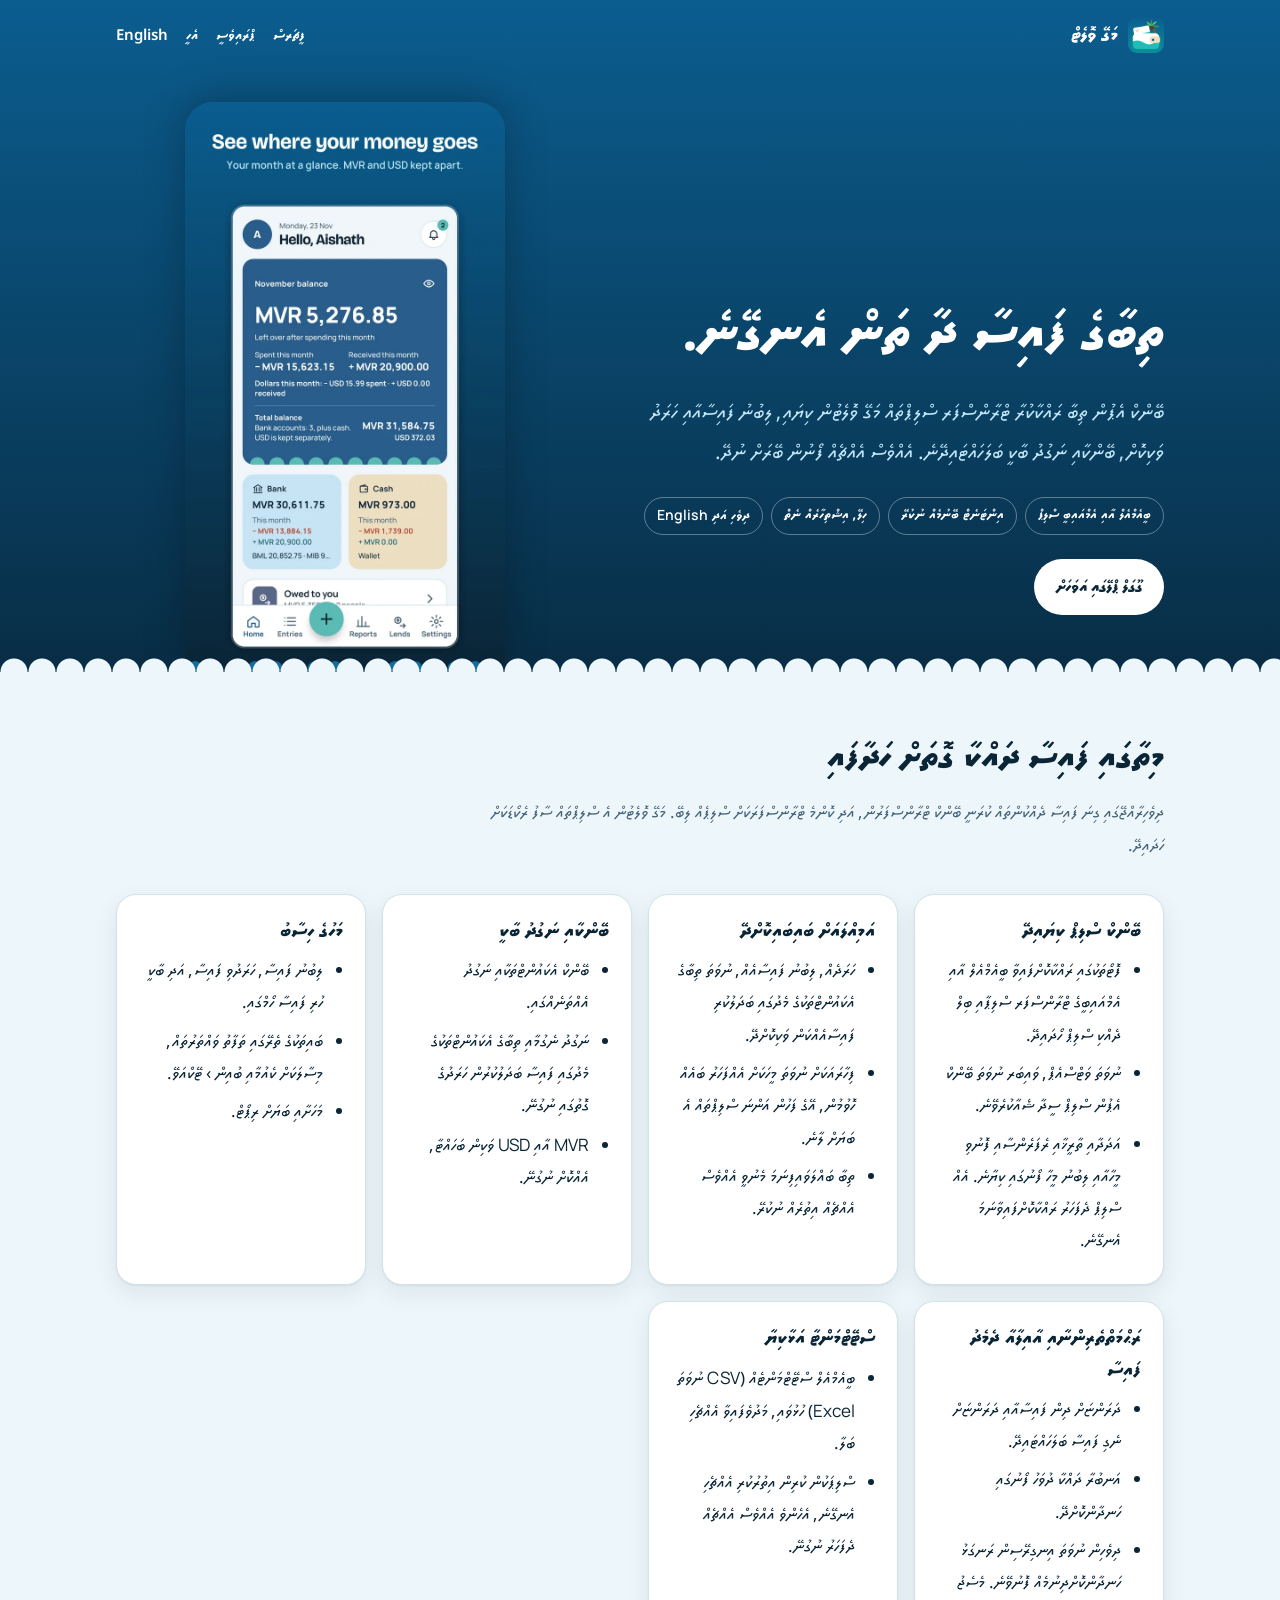
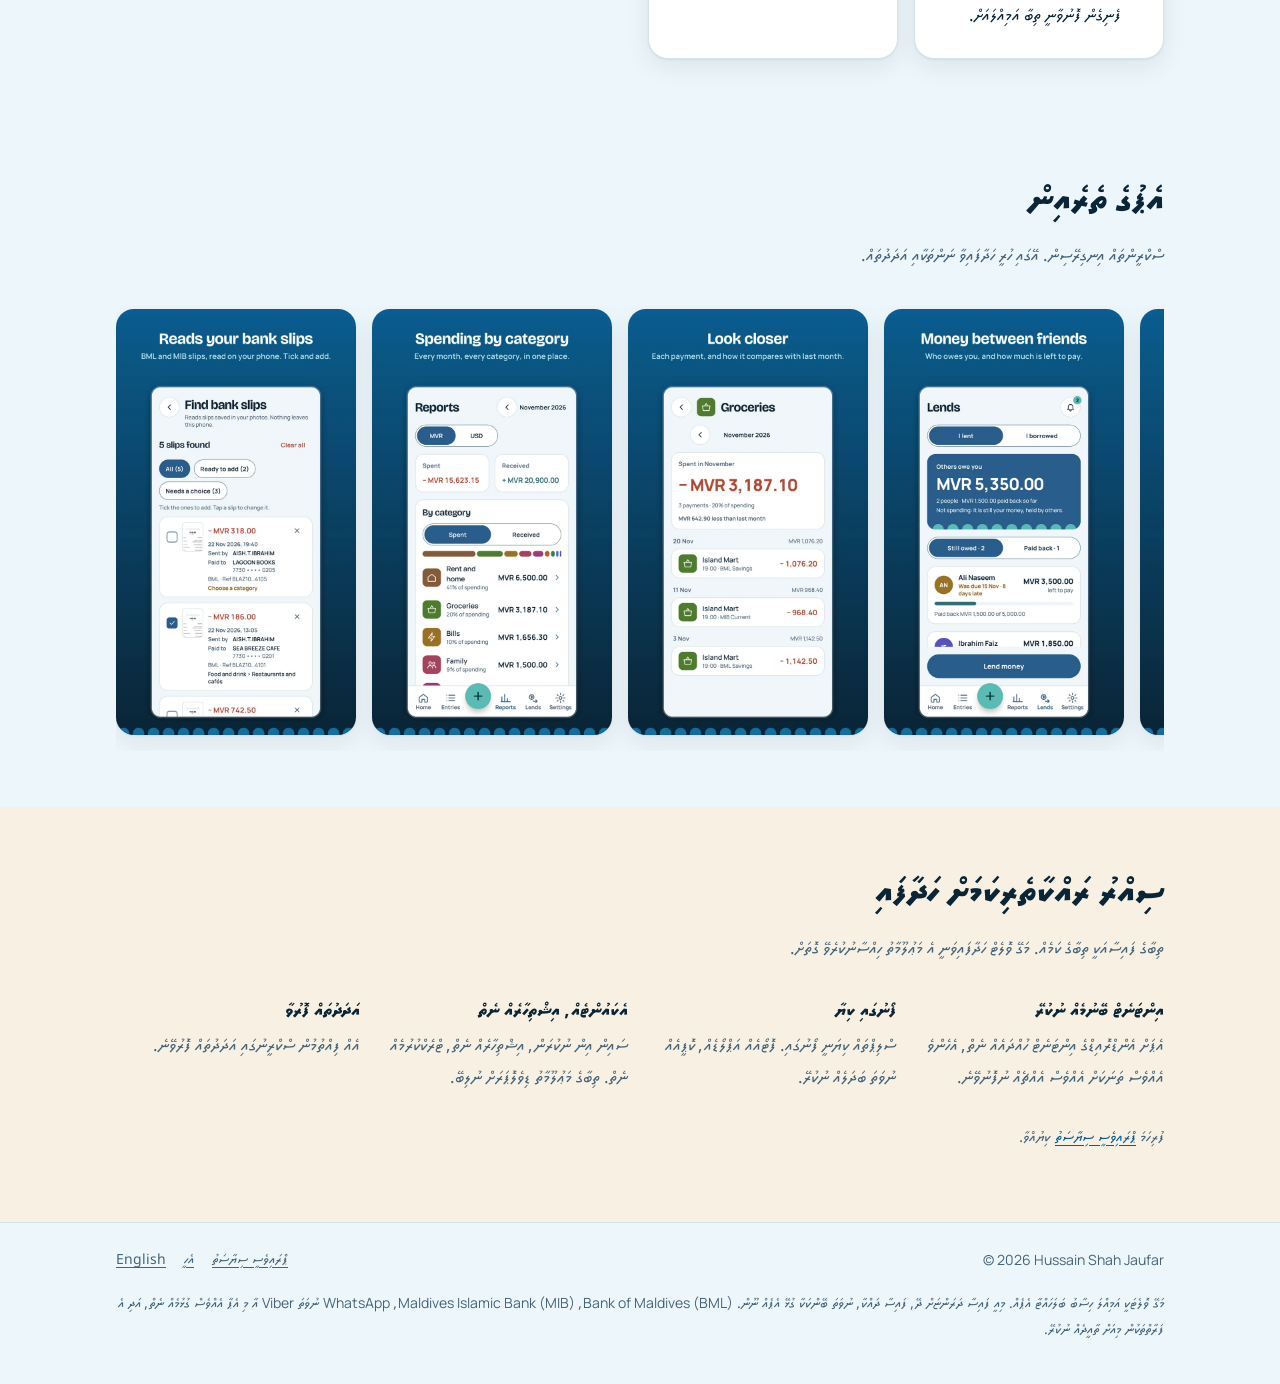
==== dv/index.html @ f0f6d5c7 "Mageywallet website: home, privacy policy and support in English and Dhivehi Co-Authored-By: Claude " ====
<!doctype html>
<html lang="dv" dir="rtl">
<head>
<meta charset="utf-8">
<meta name="viewport" content="width=device-width, initial-scale=1">
<title>މަގޭ ވޮލެޓް: ދިވެހިރާއްޖެއަށް ހަދާފައިވާ ހަރަދު ބަލަހައްޓާ އެޕް</title>
<meta name="description" content="މަގޭ ވޮލެޓުން ބީއެމްއެލް އާއި އެމްއައިބީ ސްލިޕްތައް ކިޔައި، ލިބުނު ފައިސާއާއި ހަރަދު ވަކިކޮށް، ހުރިހާ އެއްޗެއް ފޯނުގައި ބަހައްޓައިދޭ. އިންޓަނެޓެއް، އެކައުންޓެއް، އިޝްތިހާރެއް ނެތް.">
<meta name="theme-color" content="#0b5d8f">
<link rel="canonical" href="https://shahjaufar.github.io/mageywallet-site/dv/">
<link rel="alternate" hreflang="en" href="https://shahjaufar.github.io/mageywallet-site/">
<link rel="alternate" hreflang="dv" href="https://shahjaufar.github.io/mageywallet-site/dv/">
<meta property="og:type" content="website">
<meta property="og:title" content="މަގޭ ވޮލެޓް">
<meta property="og:description" content="ބީއެމްއެލް އާއި އެމްއައިބީ ސްލިޕް ކިޔައި، ހުރިހާ އެއްޗެއް ފޯނުގައި ބަހައްޓައިދޭ.">
<meta property="og:image" content="https://shahjaufar.github.io/mageywallet-site/assets/og-image.png">
<meta property="og:url" content="https://shahjaufar.github.io/mageywallet-site/dv/">
<meta name="twitter:card" content="summary_large_image">
<link rel="icon" type="image/png" sizes="32x32" href="../assets/favicon-32.png">
<link rel="icon" type="image/png" sizes="192x192" href="../assets/icon-192.png">
<link rel="apple-touch-icon" href="../assets/apple-touch-icon.png">
<link rel="preconnect" href="https://fonts.googleapis.com">
<link rel="preconnect" href="https://fonts.gstatic.com" crossorigin>
<link rel="stylesheet" href="https://fonts.googleapis.com/css2?family=Bricolage+Grotesque:wght@700&family=Manrope:wght@400;600;700&family=Noto+Sans+Thaana:wght@400;700&display=swap">
<link rel="stylesheet" href="../assets/style.css">
</head>
<body class="on-hero">
<a class="skip" href="#main">ސީދާ ތެރެއަށް</a>

<div class="hero">
  <header class="site-header">
    <div class="wrap">
      <a class="brand" href="./"><img src="../assets/icon-192.png" alt="" width="36" height="36">މަގޭ ވޮލެޓް</a>
      <nav class="site-nav" aria-label="މައި">
        <a href="#features">ފީޗަރސް</a>
        <a href="privacy.html">ޕްރައިވެސީ</a>
        <a href="support.html">އެހީ</a>
        <a href="../" hreflang="en" lang="en" dir="ltr">English</a>
      </nav>
    </div>
  </header>

  <div class="wrap hero-grid">
    <div class="hero-copy">
      <h1>ތިބާގެ ފައިސާ ދާ ތަން އެނގޭނެ.</h1>
      <p class="lede">ބޭންކް އެޕުން ތިބާ ރައްކާކުރާ ޓްރާންސްފަރ ސްލިޕްތައް މަގޭ ވޮލެޓުން ކިޔައި، ލިބުނު ފައިސާއާއި ހަރަދު ވަކިކޮށް، ބޭންކާއި ނަގުދު ބާކީ ބަލަހައްޓައިދޭނެ. އެއްވެސް އެއްޗެއް ފޯނުން ބޭރަށް ނުދޭ.</p>
      <ul class="badges">
        <li>ބީއެމްއެލް އާއި އެމްއައިބީ ސްލިޕް</li>
        <li>އިންޓަނެޓް ބޭނުމެއް ނުކުރޭ</li>
        <li>ހިލޭ، އިޝްތިހާރެއް ނެތް</li>
        <li>ދިވެހި އަދި <span lang="en" class="ltr">English</span></li>
      </ul>
      <span class="cta soon">ގޫގަލް ޕްލޭގައި އަވަހަށް</span>
    </div>
    <div class="hero-shot">
      <img src="../assets/screens/phone-01-home.webp" alt="މަގޭ ވޮލެޓުގެ ހޯމް ސްކްރީން: މި މަހު ލިބުނު ފައިސާ، ހަރަދު އަދި ބާކީ" width="720" height="1280">
    </div>
  </div>
  <div class="crest" aria-hidden="true"></div>
</div>

<main id="main">
  <section id="features">
    <div class="wrap">
      <h2 class="section-title">މިތާގައި ފައިސާ ދައްކާ ގޮތަށް ހަދާފައި</h2>
      <p class="section-lede">ދިވެހިރާއްޖޭގައި ގިނަ ފައިސާ ދެއްކުންތައް ކުރަނީ ބޭންކް ޓްރާންސްފަރުން، އަދި ކޮންމެ ޓްރާންސްފަރަކަށް ސްލިޕެއް ލިބޭ. މަގޭ ވޮލެޓުން އެ ސްލިޕްތައް ސާފު ރެކޯޑަކަށް ހަދައިދޭ.</p>

      <div class="features">
        <article class="card">
          <h3>ބޭންކް ސްލިޕް ކިޔައިދޭ</h3>
          <ul>
            <li>ފޮޓޯތަކުގައި ރައްކާކޮށްފައިވާ ބީއެމްއެލް އާއި އެމްއައިބީގެ ޓްރާންސްފަރ ސްލިޕާއި ބިލް ދެއްކި ސްލިޕް ހޯދައިދޭ.</li>
            <li>ނުވަތަ ވަޓްސްއެޕް، ވައިބަރ ނުވަތަ ބޭންކް އެޕުން ސްލިޕް ސީދާ ޝެއާކުރެވޭނެ.</li>
            <li>އަދަދާއި ތާރީޚާއި ރެފަރެންސާއި ފޮނުވި މީހާއާއި ލިބުނު މީހާ ފޯނުގައި ކިޔާނެ. އެއް ސްލިޕް ދެފަހަރު ރައްކާކޮށްފައިވާނަމަ އެނގޭނެ.</li>
          </ul>
        </article>
        <article class="card">
          <h3>އަމިއްލައަށް ބައިބައިކޮށްދޭ</h3>
          <ul>
            <li>ހަރަދެއް، ލިބުނު ފައިސާއެއް، ނުވަތަ ތިބާގެ އެކައުންޓްތަކުގެ މެދުގައި ބަދަލުކުރި ފައިސާއެއްކަން ވަކިކޮށްދޭ.</li>
            <li>ފިހާރައަކަށް ނުވަތަ މީހަކަށް އެއްފަހަރު ބައެއް ހޮވުމުން، އޭގެ ފަހުން އަންނަ ސްލިޕްތައް އެ ބަޔަށް ލާނެ.</li>
            <li>ތިބާ ބައްލަވައިފިނަމަ މެނުވީ އެއްވެސް އެއްޗެއް އިތުރެއް ނުކުރޭ.</li>
          </ul>
        </article>
        <article class="card">
          <h3>ބޭންކާއި ނަގުދު ބާކީ</h3>
          <ul>
            <li>ބޭންކް އެކައުންޓްތަކާއި ނަގުދު އެއްތަނެއްގައި.</li>
            <li>ނަގުދު ނެގުމާއި ތިބާގެ އެކައުންޓްތަކުގެ މެދުގައި ފައިސާ ބަދަލުކުރުން ހަރަދުގެ ގޮތުގައި ނުގުނޭ.</li>
            <li><span class="ltr">MVR</span> އާއި <span class="ltr">USD</span> ވަކިން ބަހައްޓާ، އެއްކޮށް ނުގުނޭ.</li>
          </ul>
        </article>
        <article class="card">
          <h3>މަހުގެ ހިސާބު</h3>
          <ul>
            <li>ލިބުނު ފައިސާ، ހަރަދުވި ފައިސާ، އަދި ބާކީ ހުރި ފައިސާ ހޯމްގައި.</li>
            <li>ބައިތަކުގެ ތެރޭގައި ތަފާތު ވައްތަރުތައް، މިސާލަކަށް ކެއުމާއި ބުއިން › ޓޭކްއަވޭ.</li>
            <li>މަހަށާއި ބަޔަށް ރިޕޯޓް.</li>
          </ul>
        </article>
        <article class="card">
          <h3>ރަޙްމަތްތެރިންނާއި އާއިލާއާ ދެމެދު ފައިސާ</h3>
          <ul>
            <li>ދަރަންޏަށް ދިން ފައިސާއާއި ދަރަންޏަށް ނެގި ފައިސާ ބަލަހައްޓައިދޭ.</li>
            <li>އަނބުރާ ދައްކާ ދުވަހު ފޯނުގައި ހަނދާންކޮށްދޭ.</li>
            <li>ދިވެހިން ނުވަތަ އިނގިރޭސިން ރަނގަޅު ހަނދާންކޮށްދިނުމެއް ފޮނުވޭނެ. މެސެޖު ފެނިގެން ފޮނުވާނީ ތިބާ އަމިއްލައަށް.</li>
          </ul>
        </article>
        <article class="card">
          <h3>ސްޓޭޓްމަންޓާ އަޅާކިޔާ</h3>
          <ul>
            <li>ބީއެމްއެލް ސްޓޭޓްމަންޓެއް (<span class="ltr">CSV</span> ނުވަތަ <span class="ltr">Excel</span>) ހުޅުވައި، މަދުވެފައިވާ އެއްޗެހި ބަލާ.</li>
            <li>ސްލިޕަކުން ކުރިން އިތުރުކުރި އެއްޗެހި އެނގޭނެ، އެހެންވެ އެއްވެސް އެއްޗެއް ދެފަހަރު ނުގުނޭ.</li>
          </ul>
        </article>
      </div>
    </div>
  </section>

  <section aria-labelledby="screens-title">
    <div class="wrap">
      <h2 class="section-title" id="screens-title">އެޕުގެ ތެރެއިން</h2>
      <p class="section-lede">ސްކްރީންތައް އިނގިރޭސިން. އޭގައި ހުރީ ހަދާފައިވާ ނަންތަކާއި އަދަދުތައް.</p>
      <div class="screens" tabindex="0" aria-label="އެޕުގެ ސްކްރީންތައް، ކައިރިއަށް ސްކްރޯލްކުރޭ" dir="ltr">
        <figure><img src="../assets/screens/phone-02-slips.webp" alt="ބޭންކް ސްލިޕް ހޯދާ: ފޮޓޯތަކުން ފެނުނު ސްލިޕް" width="720" height="1280" loading="lazy"></figure>
        <figure><img src="../assets/screens/phone-03-reports.webp" alt="މަހަށާއި ބަޔަށް ރިޕޯޓް" width="720" height="1280" loading="lazy"></figure>
        <figure><img src="../assets/screens/phone-04-category.webp" alt="ބައެއް އަދި އޭގެ ވައްތަރުތައް" width="720" height="1280" loading="lazy"></figure>
        <figure><img src="../assets/screens/phone-05-lends.webp" alt="ދަރަންޏަށް ދިން އަދި ނެގި ފައިސާ" width="720" height="1280" loading="lazy"></figure>
        <figure><img src="../assets/screens/phone-06-person.webp" alt="މީހެއްގެ ބާކީ، އަނބުރާ ދައްކާ ތާރީޚާއި ހަނދާންކޮށްދިނުން" width="720" height="1280" loading="lazy"></figure>
        <figure><img src="../assets/screens/phone-07-entries.webp" alt="އެންޓްރީތައް، ހޯދުމާއި ފިލްޓަރ" width="720" height="1280" loading="lazy"></figure>
        <figure><img src="../assets/screens/phone-08-home-night.webp" alt="ރޭގަނޑު ތީމްގައި ހޯމް ސްކްރީން" width="720" height="1280" loading="lazy"></figure>
      </div>
    </div>
  </section>

  <section class="private" aria-labelledby="private-title">
    <div class="wrap">
      <h2 class="section-title" id="private-title">ސިއްރު ރައްކާތެރިކަމަށް ހަދާފައި</h2>
      <p class="section-lede">ތިބާގެ ފައިސާއަކީ ތިބާގެ ކަމެއް. މަގޭ ވޮލެޓް ހަދާފައިވަނީ އެ މަޢުލޫމާތު ހިއްސާނުކުރެވޭ ގޮތަށް.</p>
      <div class="private-grid">
        <div>
          <h3>އިންޓަނެޓް ބޭނުމެއް ނުކުރޭ</h3>
          <p>އެޕަށް އެންޑްރޮއިޑްގެ އިންޓަނެޓް ހުއްދައެއް ނެތް، އެހެންވެ އެއްވެސް ތަނަކަށް އެއްވެސް އެއްޗެއް ނުފޮނުވޭނެ.</p>
        </div>
        <div>
          <h3>ފޯނުގައި ކިޔާ</h3>
          <p>ސްލިޕްތައް ކިޔަނީ ފޯނުގައި. ފޮޓޯއެއް އަޕްލޯޑެއް، ކޮޕީއެއް ނުވަތަ ބަދަލެއް ނުކުރޭ.</p>
        </div>
        <div>
          <h3>އެކައުންޓެއް، އިޝްތިހާރެއް ނެތް</h3>
          <p>ސައިން އިން ނުކުރަން، އިޝްތިހާރެއް ނެތް، ޓްރެކްކުރުމެއް ނެތް. ތިބާގެ މަޢުލޫމާތު ޑިވެލޮޕަރަށް ނުލިބޭ.</p>
        </div>
        <div>
          <h3>އަދަދުތައް ފޮރުވާ</h3>
          <p>އެއް ފިއްތުމުން ސްކްރީނުގައި އަދަދުތައް ފޮރުވޭނެ.</p>
        </div>
      </div>
      <p class="note" style="margin-top:28px">ފުރިހަމަ <a href="privacy.html">ޕްރައިވެސީ ސިޔާސަތު</a> ކިޔުއްވާ.</p>
    </div>
  </section>
</main>

<footer class="site-footer">
  <div class="wrap">
    <span class="ltr">© 2026 Hussain Shah Jaufar</span>
    <nav aria-label="ފޫޓަރ">
      <a href="privacy.html">ޕްރައިވެސީ ސިޔާސަތު</a>
      <a href="support.html">އެހީ</a>
      <a href="../" hreflang="en" lang="en" dir="ltr">English</a>
    </nav>
    <p style="flex-basis:100%;margin:8px 0 0">މަގޭ ވޮލެޓަކީ އަމިއްލަ ހިސާބު ބަލަހައްޓާ އެޕެއް. މިއީ ފައިސާ ދަރަންޏަށް ދޭ، ފައިސާ ދައްކާ، ނުވަތަ ބޭންކަކާ ގުޅޭ އެޕެއް ނޫން. <span class="ltr">Bank of Maldives (BML)</span>، <span class="ltr">Maldives Islamic Bank (MIB)</span>، <span class="ltr">WhatsApp</span> ނުވަތަ <span class="ltr">Viber</span> އާ މި އެޕާ އެއްވެސް ގުޅުމެއް ނެތް، އަދި އެ ފަރާތްތަކުން މިއަށް ތާއީދެއް ނުކުރޭ.</p>
  </div>
</footer>
</body>
</html>
---- assets/style.css ----
/* Mageywallet site. Colours and type follow the app's Vilu theme (sea, sky, sand). */

:root {
  --sky-bg: #edf6fa;
  --surface: #ffffff;
  --sand-surface: #f7f0e3;
  --hairline: #d3e3eb;
  --ink: #0a2536;
  --ink-muted: #45647a;
  --ocean: #0b5d8f;
  --on-ocean: #ffffff;
  --lagoon: #1fbdb6;
  --sand: #f0dfbe;
  --income: #08717c;
  --expense: #c13d2a;
  --hero-top: #0b5d8f;
  --hero-bottom: #082d45;
  --on-hero: #ffffff;
  --on-hero-muted: #bfe5f7;
  --shadow: 0 1px 2px rgba(10, 37, 54, .06), 0 8px 24px rgba(10, 37, 54, .08);

  --font-display: "Bricolage Grotesque", system-ui, sans-serif;
  --font-body: "Manrope", system-ui, -apple-system, "Segoe UI", Roboto, sans-serif;
  --font-thaana: "Noto Sans Thaana", "MV Faseyha", "Faruma", sans-serif;

  color-scheme: light;
}

@media (prefers-color-scheme: dark) {
  :root {
    --sky-bg: #06141d;
    --surface: #0c2130;
    --sand-surface: #13293a;
    --hairline: #21445a;
    --ink: #e4f2f8;
    --ink-muted: #9dbccb;
    --ocean: #6cc4f0;
    --on-ocean: #04202f;
    --lagoon: #3fd8cf;
    --sand: #4a3d27;
    --income: #55d6dc;
    --expense: #ff9280;
    --hero-top: #123e5a;
    --hero-bottom: #06141d;
    --on-hero: #e4f2f8;
    --on-hero-muted: #9dbccb;
    --shadow: 0 1px 2px rgba(0, 0, 0, .3), 0 8px 24px rgba(0, 0, 0, .35);
    color-scheme: dark;
  }
}

* { box-sizing: border-box; }

html { -webkit-text-size-adjust: 100%; }

body {
  margin: 0;
  background: var(--sky-bg);
  color: var(--ink);
  font: 17px/1.6 var(--font-body);
}

html[lang="dv"] body { font-family: var(--font-thaana), var(--font-body); line-height: 1.9; }

img { max-width: 100%; height: auto; display: block; }

a { color: var(--ocean); text-underline-offset: 3px; }

h1, h2, h3 { font-family: var(--font-display); line-height: 1.2; letter-spacing: -0.01em; margin: 0 0 12px; }
html[lang="dv"] h1, html[lang="dv"] h2, html[lang="dv"] h3 { font-family: var(--font-thaana), var(--font-display); letter-spacing: 0; line-height: 1.6; }

.wrap { max-width: 1080px; margin: 0 auto; padding: 0 16px; }
.narrow { max-width: 720px; }

.skip { position: absolute; width: 1px; height: 1px; overflow: hidden; clip-path: inset(50%); white-space: nowrap; }
.skip:focus { width: auto; height: auto; clip-path: none; inset-inline-start: 16px; top: 16px; background: var(--surface); color: var(--ink); padding: 8px 12px; border-radius: 8px; z-index: 10; }

/* Header */

.site-header { padding: 16px 0; }
.site-header .wrap { display: flex; align-items: center; justify-content: space-between; gap: 16px; flex-wrap: wrap; }
.brand { display: flex; align-items: center; gap: 10px; color: inherit; text-decoration: none; font-family: var(--font-display); font-weight: 700; font-size: 20px; }
html[lang="dv"] .brand { font-family: var(--font-thaana), var(--font-display); }
.brand img { width: 36px; height: 36px; border-radius: 9px; }
.site-nav { display: flex; gap: 6px 18px; flex-wrap: wrap; font-weight: 600; font-size: 15px; }
.site-nav a { color: inherit; text-decoration: none; }
.site-nav a:hover, .site-nav a[aria-current="page"] { color: var(--ocean); text-decoration: underline; }
.lang { font-family: var(--font-thaana), var(--font-body); }

.on-hero .site-header, .on-hero .site-header .brand, .on-hero .site-nav a { color: var(--on-hero); }
.on-hero .site-nav a:hover, .on-hero .site-nav a[aria-current="page"] { color: var(--on-hero); }

/* Hero */

.hero {
  background: linear-gradient(180deg, var(--hero-top), var(--hero-bottom));
  color: var(--on-hero);
  padding-bottom: 0;
  overflow: hidden;
}
.hero-grid { display: grid; grid-template-columns: 1.1fr .9fr; gap: 32px; align-items: end; padding-top: 32px; }
.hero h1 { font-size: clamp(34px, 6vw, 56px); margin-bottom: 16px; }
.hero .lede { font-size: clamp(18px, 2.4vw, 21px); color: var(--on-hero-muted); max-width: 34em; margin: 0 0 24px; }
.hero-copy { padding-bottom: 56px; }
.hero-shot { justify-self: center; width: min(320px, 100%); }
.hero-shot img { border-radius: 28px 28px 0 0; box-shadow: 0 -4px 40px rgba(0, 0, 0, .25); }

.badges { display: flex; flex-wrap: wrap; gap: 8px; margin: 0 0 24px; padding: 0; list-style: none; }
.badges li { border: 1px solid rgba(255, 255, 255, .35); border-radius: 999px; padding: 4px 12px; font-size: 14px; font-weight: 600; }

.cta { display: inline-flex; align-items: center; gap: 10px; background: var(--surface); color: var(--ink); border-radius: 999px; padding: 12px 22px; font-weight: 700; text-decoration: none; }
.cta.soon { cursor: default; }
.cta small { font-weight: 600; color: var(--ink-muted); }

/* Wave-crest motif from the Vilu theme */

.crest {
  height: 28px;
  background: radial-gradient(circle at 14px 28px, var(--sky-bg) 13px, transparent 14px) repeat-x;
  background-size: 28px 28px;
  margin-top: -27px;
  position: relative;
}

/* Sections */

section { padding: 56px 0; }
.section-title { font-size: clamp(26px, 4vw, 36px); }
.section-lede { color: var(--ink-muted); max-width: 40em; margin: 0 0 32px; }

.features { display: grid; grid-template-columns: repeat(auto-fit, minmax(240px, 1fr)); gap: 16px; }
.card { background: var(--surface); border: 1px solid var(--hairline); border-radius: 20px; padding: 20px 22px; box-shadow: var(--shadow); }
.card h3 { font-size: 20px; margin-bottom: 8px; }
.card ul { margin: 0; padding-inline-start: 20px; }
.card li { margin: 0 0 6px; }
.card .dot { display: inline-block; width: 12px; height: 12px; border-radius: 50%; margin-inline-end: 8px; vertical-align: baseline; }

.screens { display: grid; grid-auto-flow: column; grid-auto-columns: min(240px, 70%); gap: 16px; overflow-x: auto; padding: 4px 4px 16px; scroll-snap-type: x mandatory; overscroll-behavior-x: contain; }
.screens figure { margin: 0; scroll-snap-align: start; }
.screens img { border-radius: 18px; box-shadow: var(--shadow); }

.private { background: var(--sand-surface); }
.private-grid { display: grid; grid-template-columns: repeat(auto-fit, minmax(200px, 1fr)); gap: 24px; }
.private-grid h3 { font-size: 18px; margin-bottom: 4px; }
.private-grid p { margin: 0; color: var(--ink-muted); }

.note { color: var(--ink-muted); font-size: 15px; }

/* Text pages (privacy, support) */

.page { padding: 32px 0 64px; }
.page h1 { font-size: clamp(30px, 5vw, 40px); margin-bottom: 4px; }
.page h2 { font-size: 21px; margin: 36px 0 8px; }
.page p, .page li { margin: 0 0 10px; }
.page ul { padding-inline-start: 22px; }
.meta { color: var(--ink-muted); margin-bottom: 24px; }
.summary { background: var(--surface); border: 1px solid var(--hairline); border-radius: 16px; padding: 16px 20px; }
.summary ul { margin: 0; }
.table-scroll { overflow-x: auto; }
table { width: 100%; border-collapse: collapse; margin: 8px 0 12px; }
th, td { text-align: start; vertical-align: top; padding: 8px 10px; border-bottom: 1px solid var(--hairline); }
th { color: var(--ink-muted); font-weight: 600; }

details { background: var(--surface); border: 1px solid var(--hairline); border-radius: 14px; padding: 4px 18px; margin: 0 0 10px; }
details[open] { padding-bottom: 12px; }
summary { cursor: pointer; font-weight: 700; padding: 10px 0; }
details p:last-child { margin-bottom: 0; }

.contact-box { background: var(--surface); border: 1px solid var(--hairline); border-radius: 16px; padding: 18px 22px; margin: 16px 0 24px; }
.contact-box a { font-weight: 700; font-size: 18px; word-break: break-all; }

/* Footer */

.site-footer { border-top: 1px solid var(--hairline); padding: 24px 0 40px; color: var(--ink-muted); font-size: 14px; }
.site-footer .wrap { display: flex; flex-wrap: wrap; gap: 8px 24px; justify-content: space-between; }
.site-footer nav { display: flex; flex-wrap: wrap; gap: 6px 18px; }
.site-footer a { color: inherit; }

/* Latin text inside Dhivehi pages: amounts, bank names, email */
.ltr { direction: ltr; unicode-bidi: isolate; font-family: var(--font-body); }

@media (max-width: 760px) {
  .hero-grid { grid-template-columns: 1fr; gap: 8px; padding-top: 16px; }
  .hero-copy { padding-bottom: 24px; }
  .hero-shot { width: min(260px, 80%); }
  section { padding: 40px 0; }
}

@media (prefers-reduced-motion: no-preference) {
  html { scroll-behavior: smooth; }
}
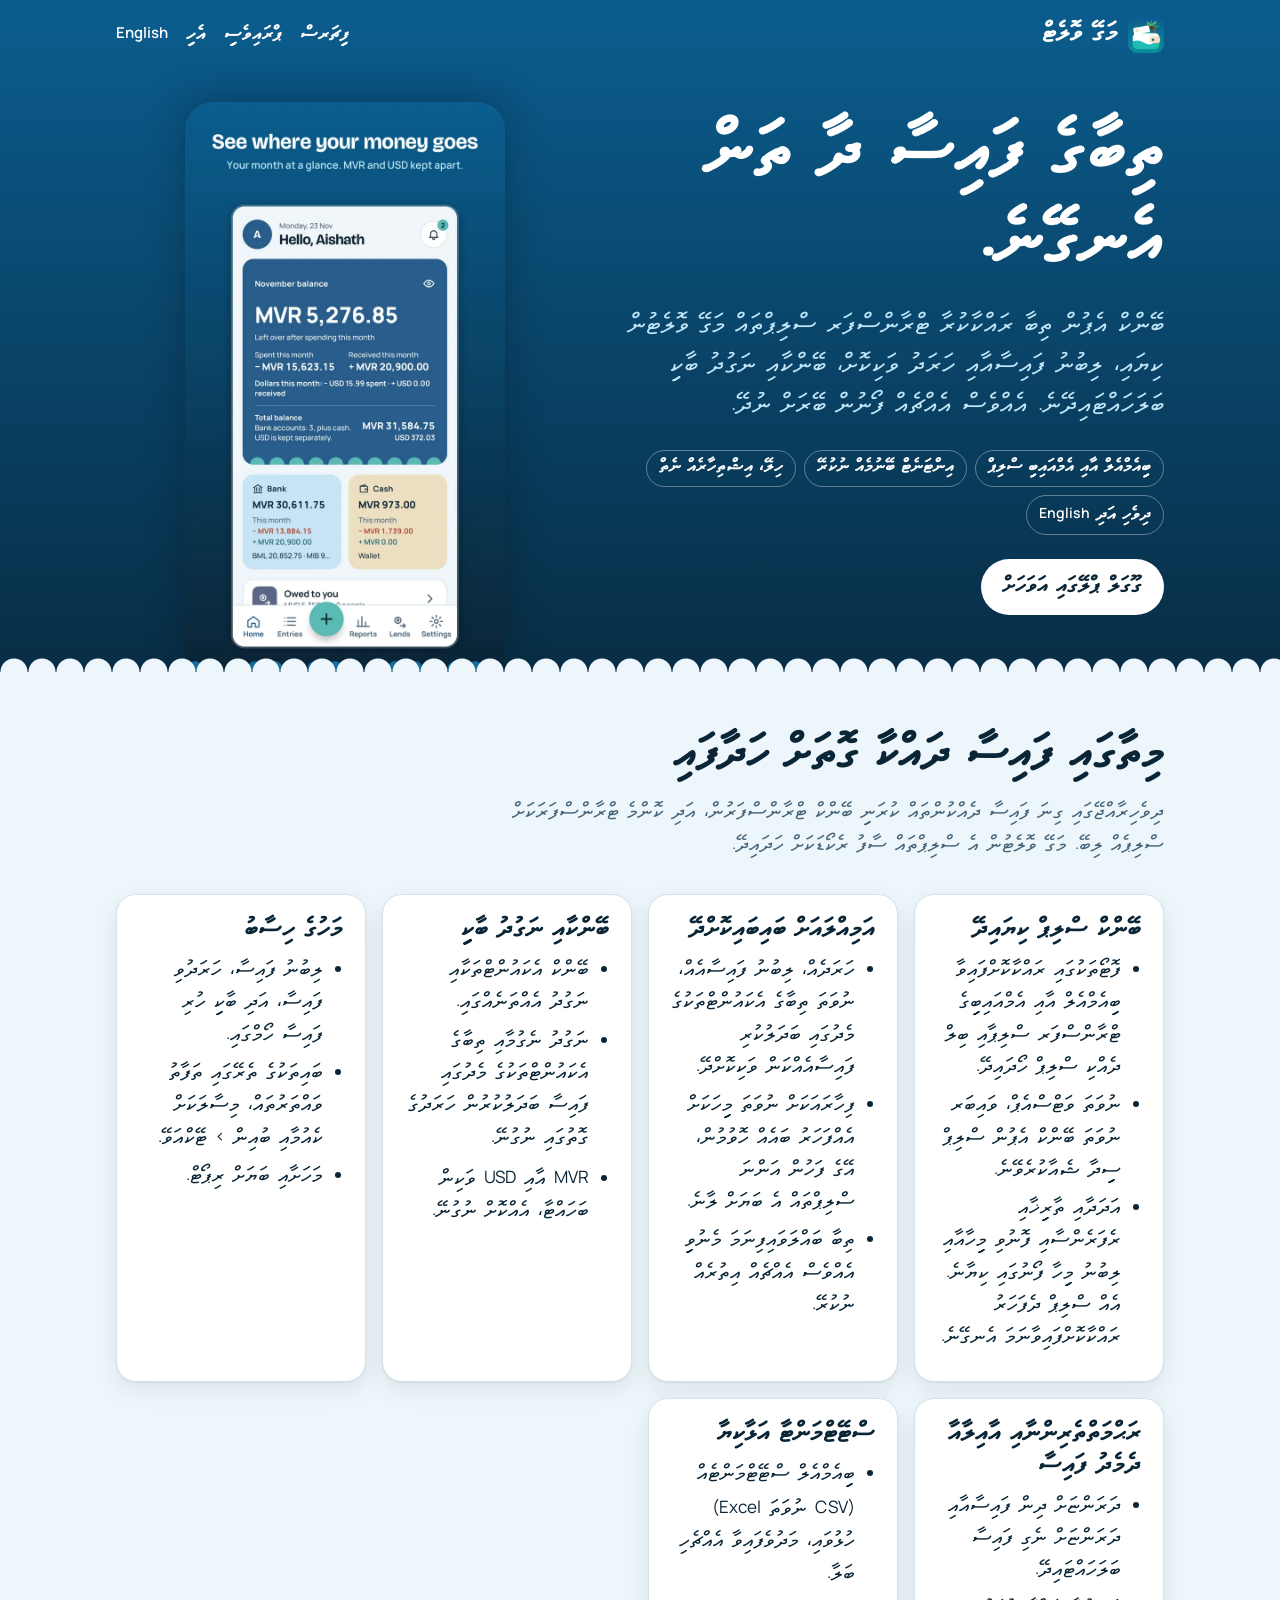
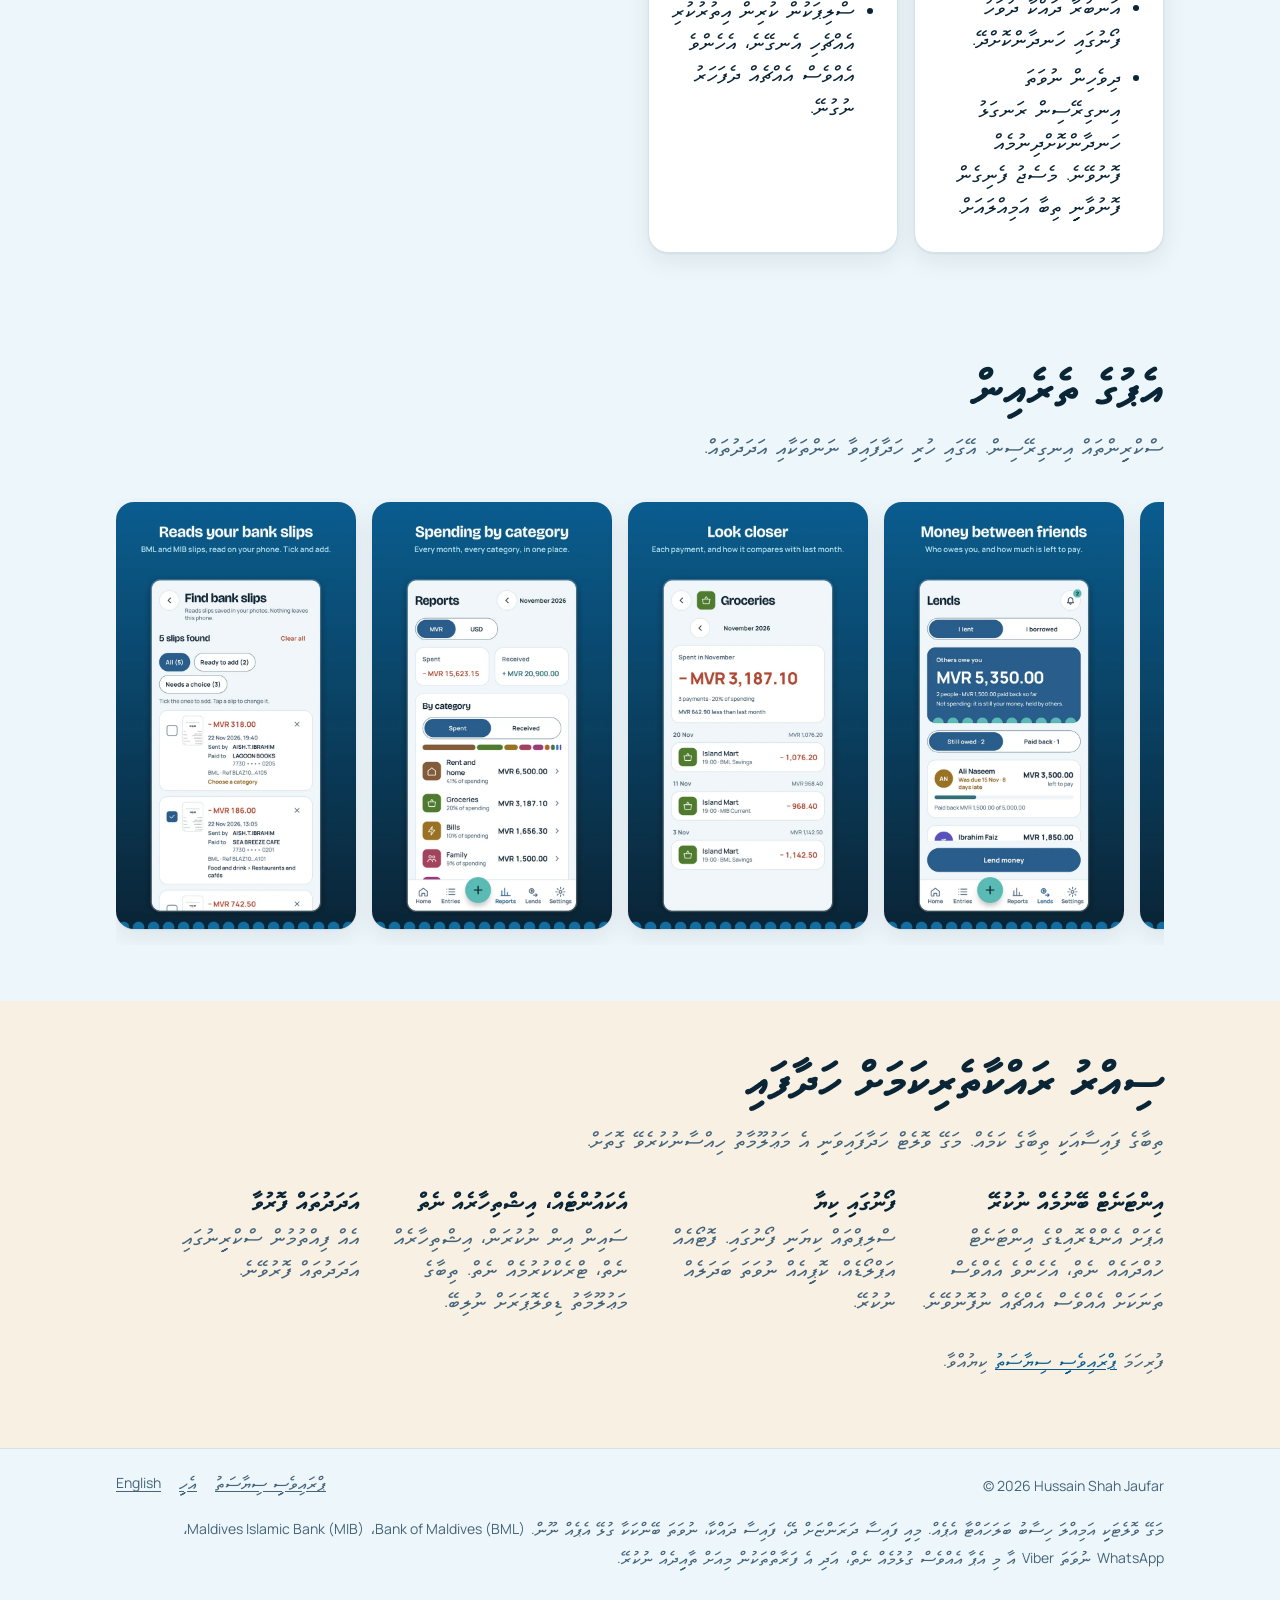
==== commit edd88848: "Use Open Thaana for Dhivehi text Self-hosted woff2/woff from siyamex/Open-Thaana-Font (OFL 1.1, lice" ====
--- a/dv/index.html
+++ b/dv/index.html
@@ -20,7 +20,8 @@
 <link rel="apple-touch-icon" href="../assets/apple-touch-icon.png">
 <link rel="preconnect" href="https://fonts.googleapis.com">
 <link rel="preconnect" href="https://fonts.gstatic.com" crossorigin>
-<link rel="stylesheet" href="https://fonts.googleapis.com/css2?family=Bricolage+Grotesque:wght@700&family=Manrope:wght@400;600;700&family=Noto+Sans+Thaana:wght@400;700&display=swap">
+<link rel="stylesheet" href="https://fonts.googleapis.com/css2?family=Bricolage+Grotesque:wght@700&family=Manrope:wght@400;600;700&display=swap">
+<link rel="preload" href="../assets/fonts/OpenThaana-Regular.woff2" as="font" type="font/woff2" crossorigin>
 <link rel="stylesheet" href="../assets/style.css">
 </head>
 <body class="on-hero">
--- a/assets/style.css
+++ b/assets/style.css
@@ -1,4 +1,18 @@
 /* Mageywallet site. Colours and type follow the app's Vilu theme (sea, sky, sand). */
+
+/* Open Thaana (https://github.com/siyamex/Open-Thaana-Font), SIL OFL 1.1, licence in fonts/.
+   The same font the app uses. Thaana letters only: Latin letters and digits fall through to
+   Manrope or Bricolage Grotesque. One weight; bold is synthesised by the browser. */
+@font-face {
+  font-family: "Open Thaana";
+  src: url("fonts/OpenThaana-Regular.woff2") format("woff2"),
+       url("fonts/OpenThaana-Regular.woff") format("woff");
+  font-weight: 400;
+  font-style: normal;
+  font-display: swap;
+  unicode-range: U+0020, U+00A0, U+0780-07BF;
+  size-adjust: 115%; /* its letters are small next to Manrope at the same size */
+}
 
 :root {
   --sky-bg: #edf6fa;
@@ -21,7 +35,7 @@
 
   --font-display: "Bricolage Grotesque", system-ui, sans-serif;
   --font-body: "Manrope", system-ui, -apple-system, "Segoe UI", Roboto, sans-serif;
-  --font-thaana: "Noto Sans Thaana", "MV Faseyha", "Faruma", sans-serif;
+  --font-thaana: "Open Thaana";
 
   color-scheme: light;
 }
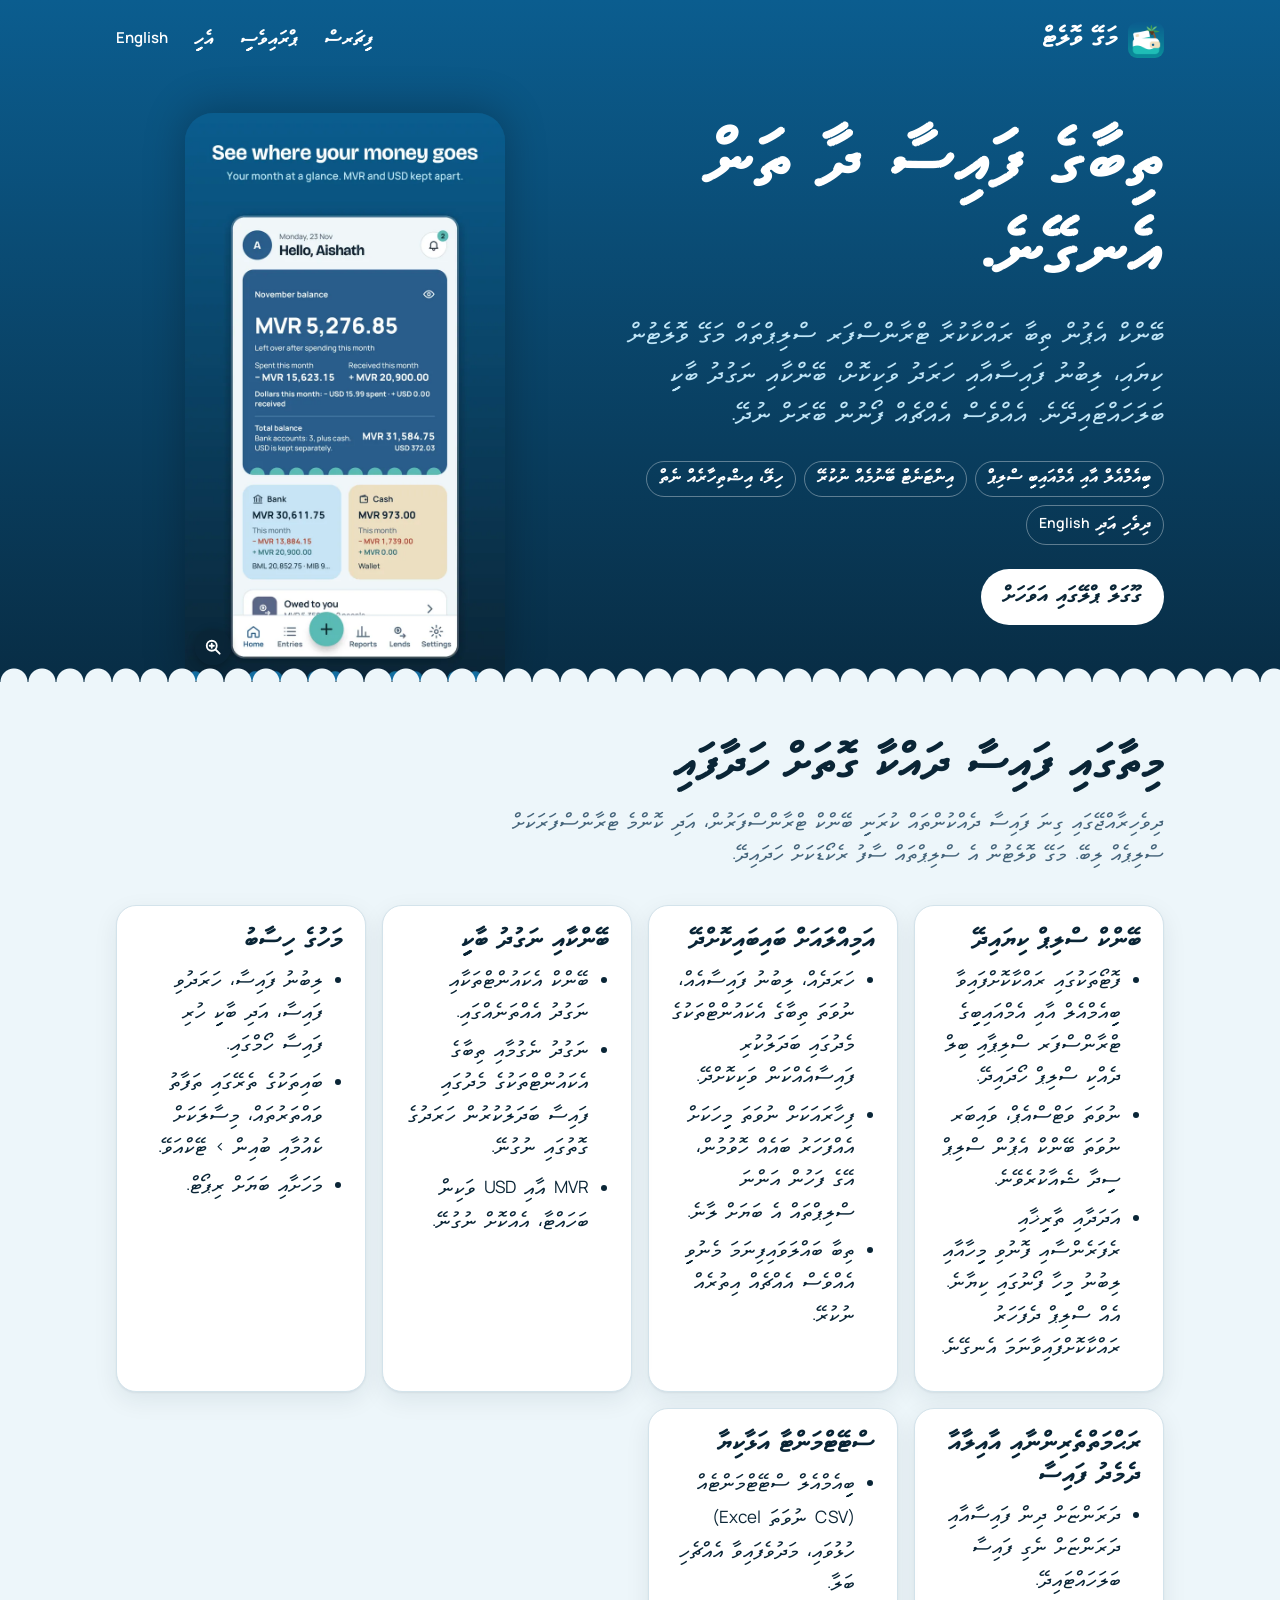
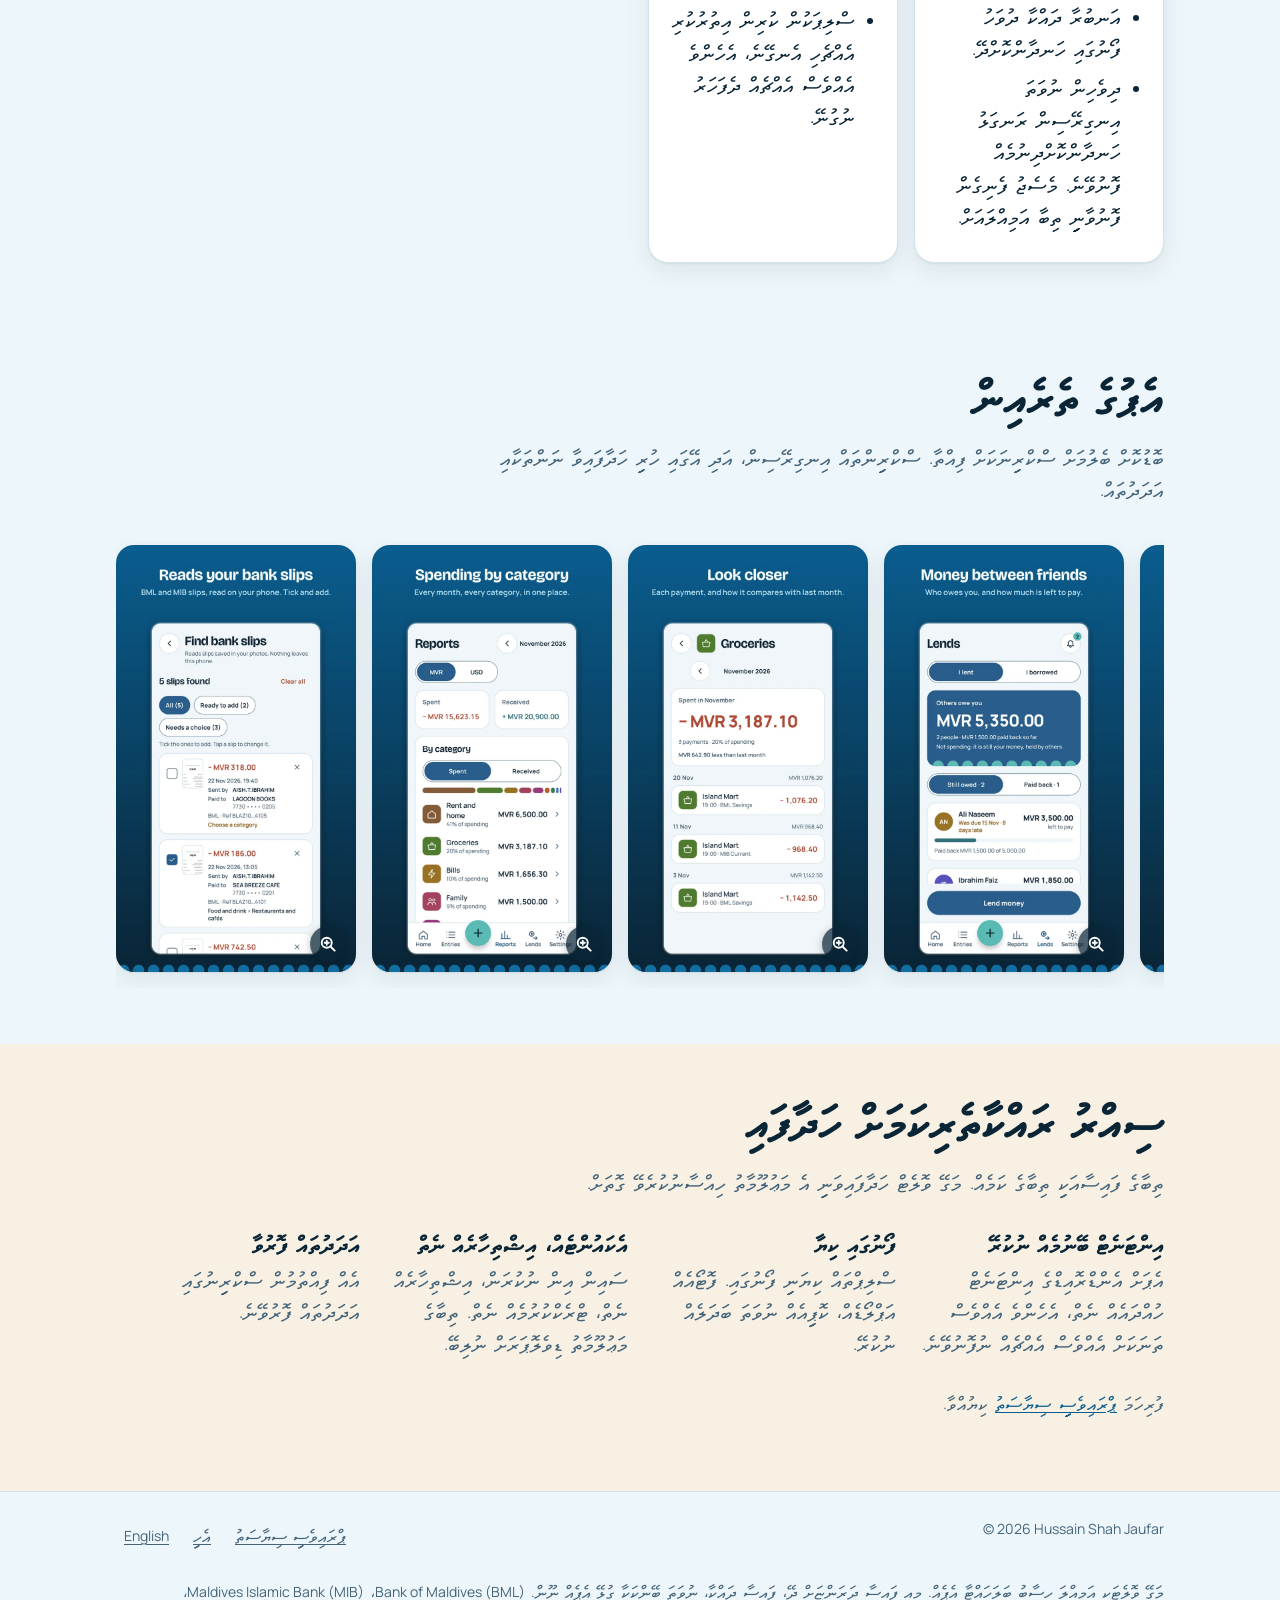
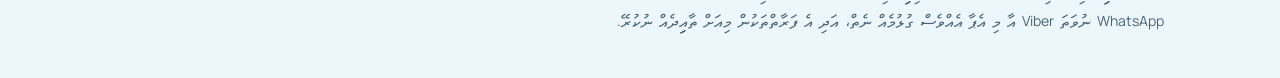
==== commit ebb9e202: "Phone layout pass and full-screen screenshot viewer Tap a screenshot to open it full screen at 1440x" ====
--- a/dv/index.html
+++ b/dv/index.html
@@ -53,7 +53,7 @@
       <span class="cta soon">ގޫގަލް ޕްލޭގައި އަވަހަށް</span>
     </div>
     <div class="hero-shot">
-      <img src="../assets/screens/phone-01-home.webp" alt="މަގޭ ވޮލެޓުގެ ހޯމް ސްކްރީން: މި މަހު ލިބުނު ފައިސާ، ހަރަދު އަދި ބާކީ" width="720" height="1280">
+      <a class="shot" href="../assets/screens/full/phone-01-home.webp"><img fetchpriority="high" src="../assets/screens/phone-01-home.webp" alt="މަގޭ ވޮލެޓުގެ ހޯމް ސްކްރީން: މި މަހު ލިބުނު ފައިސާ، ހަރަދު އަދި ބާކީ" width="720" height="1280"></a>
     </div>
   </div>
   <div class="crest" aria-hidden="true"></div>
@@ -120,15 +120,15 @@
   <section aria-labelledby="screens-title">
     <div class="wrap">
       <h2 class="section-title" id="screens-title">އެޕުގެ ތެރެއިން</h2>
-      <p class="section-lede">ސްކްރީންތައް އިނގިރޭސިން. އޭގައި ހުރީ ހަދާފައިވާ ނަންތަކާއި އަދަދުތައް.</p>
+      <p class="section-lede">ބޮޑުކޮށް ބެލުމަށް ސްކްރީނަކަށް ފިއްތާ. ސްކްރީންތައް އިނގިރޭސިން، އަދި އޭގައި ހުރީ ހަދާފައިވާ ނަންތަކާއި އަދަދުތައް.</p>
       <div class="screens" tabindex="0" aria-label="އެޕުގެ ސްކްރީންތައް، ކައިރިއަށް ސްކްރޯލްކުރޭ" dir="ltr">
-        <figure><img src="../assets/screens/phone-02-slips.webp" alt="ބޭންކް ސްލިޕް ހޯދާ: ފޮޓޯތަކުން ފެނުނު ސްލިޕް" width="720" height="1280" loading="lazy"></figure>
-        <figure><img src="../assets/screens/phone-03-reports.webp" alt="މަހަށާއި ބަޔަށް ރިޕޯޓް" width="720" height="1280" loading="lazy"></figure>
-        <figure><img src="../assets/screens/phone-04-category.webp" alt="ބައެއް އަދި އޭގެ ވައްތަރުތައް" width="720" height="1280" loading="lazy"></figure>
-        <figure><img src="../assets/screens/phone-05-lends.webp" alt="ދަރަންޏަށް ދިން އަދި ނެގި ފައިސާ" width="720" height="1280" loading="lazy"></figure>
-        <figure><img src="../assets/screens/phone-06-person.webp" alt="މީހެއްގެ ބާކީ، އަނބުރާ ދައްކާ ތާރީޚާއި ހަނދާންކޮށްދިނުން" width="720" height="1280" loading="lazy"></figure>
-        <figure><img src="../assets/screens/phone-07-entries.webp" alt="އެންޓްރީތައް، ހޯދުމާއި ފިލްޓަރ" width="720" height="1280" loading="lazy"></figure>
-        <figure><img src="../assets/screens/phone-08-home-night.webp" alt="ރޭގަނޑު ތީމްގައި ހޯމް ސްކްރީން" width="720" height="1280" loading="lazy"></figure>
+        <figure><a class="shot" href="../assets/screens/full/phone-02-slips.webp"><img src="../assets/screens/phone-02-slips.webp" alt="ބޭންކް ސްލިޕް ހޯދާ: ފޮޓޯތަކުން ފެނުނު ސްލިޕް" width="720" height="1280" loading="lazy"></a></figure>
+        <figure><a class="shot" href="../assets/screens/full/phone-03-reports.webp"><img src="../assets/screens/phone-03-reports.webp" alt="މަހަށާއި ބަޔަށް ރިޕޯޓް" width="720" height="1280" loading="lazy"></a></figure>
+        <figure><a class="shot" href="../assets/screens/full/phone-04-category.webp"><img src="../assets/screens/phone-04-category.webp" alt="ބައެއް އަދި އޭގެ ވައްތަރުތައް" width="720" height="1280" loading="lazy"></a></figure>
+        <figure><a class="shot" href="../assets/screens/full/phone-05-lends.webp"><img src="../assets/screens/phone-05-lends.webp" alt="ދަރަންޏަށް ދިން އަދި ނެގި ފައިސާ" width="720" height="1280" loading="lazy"></a></figure>
+        <figure><a class="shot" href="../assets/screens/full/phone-06-person.webp"><img src="../assets/screens/phone-06-person.webp" alt="މީހެއްގެ ބާކީ، އަނބުރާ ދައްކާ ތާރީޚާއި ހަނދާންކޮށްދިނުން" width="720" height="1280" loading="lazy"></a></figure>
+        <figure><a class="shot" href="../assets/screens/full/phone-07-entries.webp"><img src="../assets/screens/phone-07-entries.webp" alt="އެންޓްރީތައް، ހޯދުމާއި ފިލްޓަރ" width="720" height="1280" loading="lazy"></a></figure>
+        <figure><a class="shot" href="../assets/screens/full/phone-08-home-night.webp"><img src="../assets/screens/phone-08-home-night.webp" alt="ރޭގަނޑު ތީމްގައި ހޯމް ސްކްރީން" width="720" height="1280" loading="lazy"></a></figure>
       </div>
     </div>
   </section>
@@ -171,5 +171,6 @@
     <p style="flex-basis:100%;margin:8px 0 0">މަގޭ ވޮލެޓަކީ އަމިއްލަ ހިސާބު ބަލަހައްޓާ އެޕެއް. މިއީ ފައިސާ ދަރަންޏަށް ދޭ، ފައިސާ ދައްކާ، ނުވަތަ ބޭންކަކާ ގުޅޭ އެޕެއް ނޫން. <span class="ltr">Bank of Maldives (BML)</span>، <span class="ltr">Maldives Islamic Bank (MIB)</span>، <span class="ltr">WhatsApp</span> ނުވަތަ <span class="ltr">Viber</span> އާ މި އެޕާ އެއްވެސް ގުޅުމެއް ނެތް، އަދި އެ ފަރާތްތަކުން މިއަށް ތާއީދެއް ނުކުރޭ.</p>
   </div>
 </footer>
+<script src="../assets/lightbox.js" defer></script>
 </body>
 </html>
--- a/assets/style.css
+++ b/assets/style.css
@@ -72,7 +72,11 @@
   background: var(--sky-bg);
   color: var(--ink);
   font: 17px/1.6 var(--font-body);
-}
+  overflow-wrap: break-word;
+  -webkit-tap-highlight-color: transparent;
+}
+
+:focus-visible { outline: 3px solid var(--lagoon); outline-offset: 3px; border-radius: 6px; }
 
 html[lang="dv"] body { font-family: var(--font-thaana), var(--font-body); line-height: 1.9; }
 
@@ -96,8 +100,8 @@
 .brand { display: flex; align-items: center; gap: 10px; color: inherit; text-decoration: none; font-family: var(--font-display); font-weight: 700; font-size: 20px; }
 html[lang="dv"] .brand { font-family: var(--font-thaana), var(--font-display); }
 .brand img { width: 36px; height: 36px; border-radius: 9px; }
-.site-nav { display: flex; gap: 6px 18px; flex-wrap: wrap; font-weight: 600; font-size: 15px; }
-.site-nav a { color: inherit; text-decoration: none; }
+.site-nav { display: flex; gap: 0 6px; flex-wrap: wrap; font-weight: 600; font-size: 15px; margin-inline-end: -10px; }
+.site-nav a { color: inherit; text-decoration: none; padding: 10px; min-height: 44px; display: inline-flex; align-items: center; }
 .site-nav a:hover, .site-nav a[aria-current="page"] { color: var(--ocean); text-decoration: underline; }
 .lang { font-family: var(--font-thaana), var(--font-body); }
 
@@ -122,7 +126,7 @@
 .badges { display: flex; flex-wrap: wrap; gap: 8px; margin: 0 0 24px; padding: 0; list-style: none; }
 .badges li { border: 1px solid rgba(255, 255, 255, .35); border-radius: 999px; padding: 4px 12px; font-size: 14px; font-weight: 600; }
 
-.cta { display: inline-flex; align-items: center; gap: 10px; background: var(--surface); color: var(--ink); border-radius: 999px; padding: 12px 22px; font-weight: 700; text-decoration: none; }
+.cta { white-space: nowrap; display: inline-flex; align-items: center; gap: 10px; background: var(--surface); color: var(--ink); border-radius: 999px; padding: 12px 22px; font-weight: 700; text-decoration: none; }
 .cta.soon { cursor: default; }
 .cta small { font-weight: 600; color: var(--ink-muted); }
 
@@ -177,7 +181,7 @@
 
 details { background: var(--surface); border: 1px solid var(--hairline); border-radius: 14px; padding: 4px 18px; margin: 0 0 10px; }
 details[open] { padding-bottom: 12px; }
-summary { cursor: pointer; font-weight: 700; padding: 10px 0; }
+summary { cursor: pointer; font-weight: 700; padding: 12px 0; min-height: 48px; }
 details p:last-child { margin-bottom: 0; }
 
 .contact-box { background: var(--surface); border: 1px solid var(--hairline); border-radius: 16px; padding: 18px 22px; margin: 16px 0 24px; }
@@ -187,17 +191,107 @@
 
 .site-footer { border-top: 1px solid var(--hairline); padding: 24px 0 40px; color: var(--ink-muted); font-size: 14px; }
 .site-footer .wrap { display: flex; flex-wrap: wrap; gap: 8px 24px; justify-content: space-between; }
-.site-footer nav { display: flex; flex-wrap: wrap; gap: 6px 18px; }
+.site-footer nav { display: flex; flex-wrap: wrap; gap: 0 8px; margin-inline-start: -8px; }
+.site-footer nav a { padding: 10px 8px; }
 .site-footer a { color: inherit; }
 
 /* Latin text inside Dhivehi pages: amounts, bank names, email */
 .ltr { direction: ltr; unicode-bidi: isolate; font-family: var(--font-body); }
 
+/* Screenshots open full screen (assets/lightbox.js) */
+
+.shot { display: block; position: relative; border-radius: 18px; cursor: zoom-in; }
+.shot::after {
+  content: "";
+  position: absolute; inset-block-end: 10px; inset-inline-end: 10px;
+  width: 36px; height: 36px; border-radius: 50%;
+  background: rgba(10, 37, 54, .72) url("data:image/svg+xml,%3Csvg xmlns='http://www.w3.org/2000/svg' viewBox='0 0 24 24' fill='none' stroke='white' stroke-width='2.2' stroke-linecap='round'%3E%3Ccircle cx='10.5' cy='10.5' r='6'/%3E%3Cpath d='M15 15l5 5M10.5 8v5M8 10.5h5'/%3E%3C/svg%3E") center / 20px no-repeat;
+  box-shadow: 0 2px 8px rgba(0, 0, 0, .25);
+  pointer-events: none;
+}
+.hero-shot .shot { border-radius: 28px 28px 0 0; }
+.hero-shot .shot::after { inset-block-end: 16px; }
+
+html.lb-open { overflow: hidden; }
+
+dialog.lb {
+  width: 100%; height: 100%; max-width: none; max-height: none;
+  margin: 0; padding: 0; border: 0;
+  background: rgba(3, 14, 21, .96); color: #fff;
+  overscroll-behavior: contain;
+}
+dialog.lb[open] { display: flex; flex-direction: column; }
+dialog.lb::backdrop { background: rgba(3, 14, 21, .96); }
+
+.lb-top, .lb-bottom { flex: none; display: flex; align-items: center; gap: 12px; }
+.lb-top { justify-content: space-between; padding: max(8px, env(safe-area-inset-top)) 12px 4px 16px; }
+.lb-bottom { padding: 6px 12px max(12px, env(safe-area-inset-bottom)); }
+.lb-count { font: 600 15px var(--font-body); color: #bfe5f7; }
+
+.lb-btn {
+  flex: none; width: 48px; height: 48px; border-radius: 50%;
+  display: grid; place-items: center;
+  border: 1px solid rgba(255, 255, 255, .25); background: rgba(255, 255, 255, .1); color: #fff;
+  cursor: pointer;
+}
+.lb-btn:hover { background: rgba(255, 255, 255, .2); }
+
+.lb-stage {
+  flex: 1; min-height: 0; position: relative;
+  display: flex; overflow: auto; padding: 4px 12px;
+  overscroll-behavior: contain; -webkit-overflow-scrolling: touch;
+}
+/* margin:auto centres the picture yet still lets a zoomed one scroll to every edge */
+.lb-img {
+  margin: auto; max-width: 100%; max-height: 100%; width: auto; height: auto;
+  object-fit: contain; border-radius: 14px; cursor: zoom-in;
+  user-select: none; -webkit-user-select: none; -webkit-touch-callout: none;
+}
+.lb-stage.zoomed { padding: 0; }
+.lb-stage.zoomed .lb-img { max-width: none; max-height: none; border-radius: 0; cursor: zoom-out; }
+
+.lb-cap { flex: 1; min-width: 0; margin: 0; text-align: center; font-size: 15px; line-height: 1.45; }
+.lb-cap span { display: block; }
+.lb-alt { font-weight: 600; }
+.lb-hint { color: #9dbccb; font-size: 13px; }
+.lb-cap[lang="dv"] { font-family: var(--font-thaana), var(--font-body); line-height: 1.8; }
+
+/* Phones */
+
 @media (max-width: 760px) {
-  .hero-grid { grid-template-columns: 1fr; gap: 8px; padding-top: 16px; }
+  .hero-grid { grid-template-columns: 1fr; gap: 8px; padding-top: 8px; }
   .hero-copy { padding-bottom: 24px; }
-  .hero-shot { width: min(260px, 80%); }
+  .hero .lede { margin-bottom: 20px; }
+  .hero-shot { width: min(270px, 78%); }
   section { padding: 40px 0; }
+  .section-lede { margin-bottom: 24px; }
+  /* The carousel runs to the screen edges, with the next screen peeking in */
+  .screens {
+    grid-auto-columns: 64%; gap: 12px;
+    margin-inline: -16px; padding: 4px 16px 16px; scroll-padding-inline: 16px;
+  }
+}
+
+@media (max-width: 560px) {
+  body { font-size: 16.5px; }
+  .site-header { padding: 8px 0 4px; }
+  .site-header .wrap { gap: 0 12px; }
+  .site-nav { font-size: 14.5px; gap: 0; }
+  .site-nav a { padding: 10px 8px; }
+  .brand { font-size: 19px; }
+  .badges li { font-size: 13.5px; padding: 3px 11px; }
+  .cta { padding: 12px 20px; font-size: 16px; }
+  .features { gap: 12px; }
+  .card { padding: 18px; border-radius: 18px; }
+  .card h3 { font-size: 19px; }
+  .private-grid { gap: 18px; }
+  .page { padding: 20px 0 48px; }
+  .page h2 { margin-top: 30px; }
+  .summary, .contact-box { padding: 14px 16px; }
+  details { padding: 2px 14px; }
+  th, td { padding: 8px 6px; }
+  .lb-btn { width: 44px; height: 44px; }
+  .lb-stage { padding: 4px 8px; }
 }
 
 @media (prefers-reduced-motion: no-preference) {
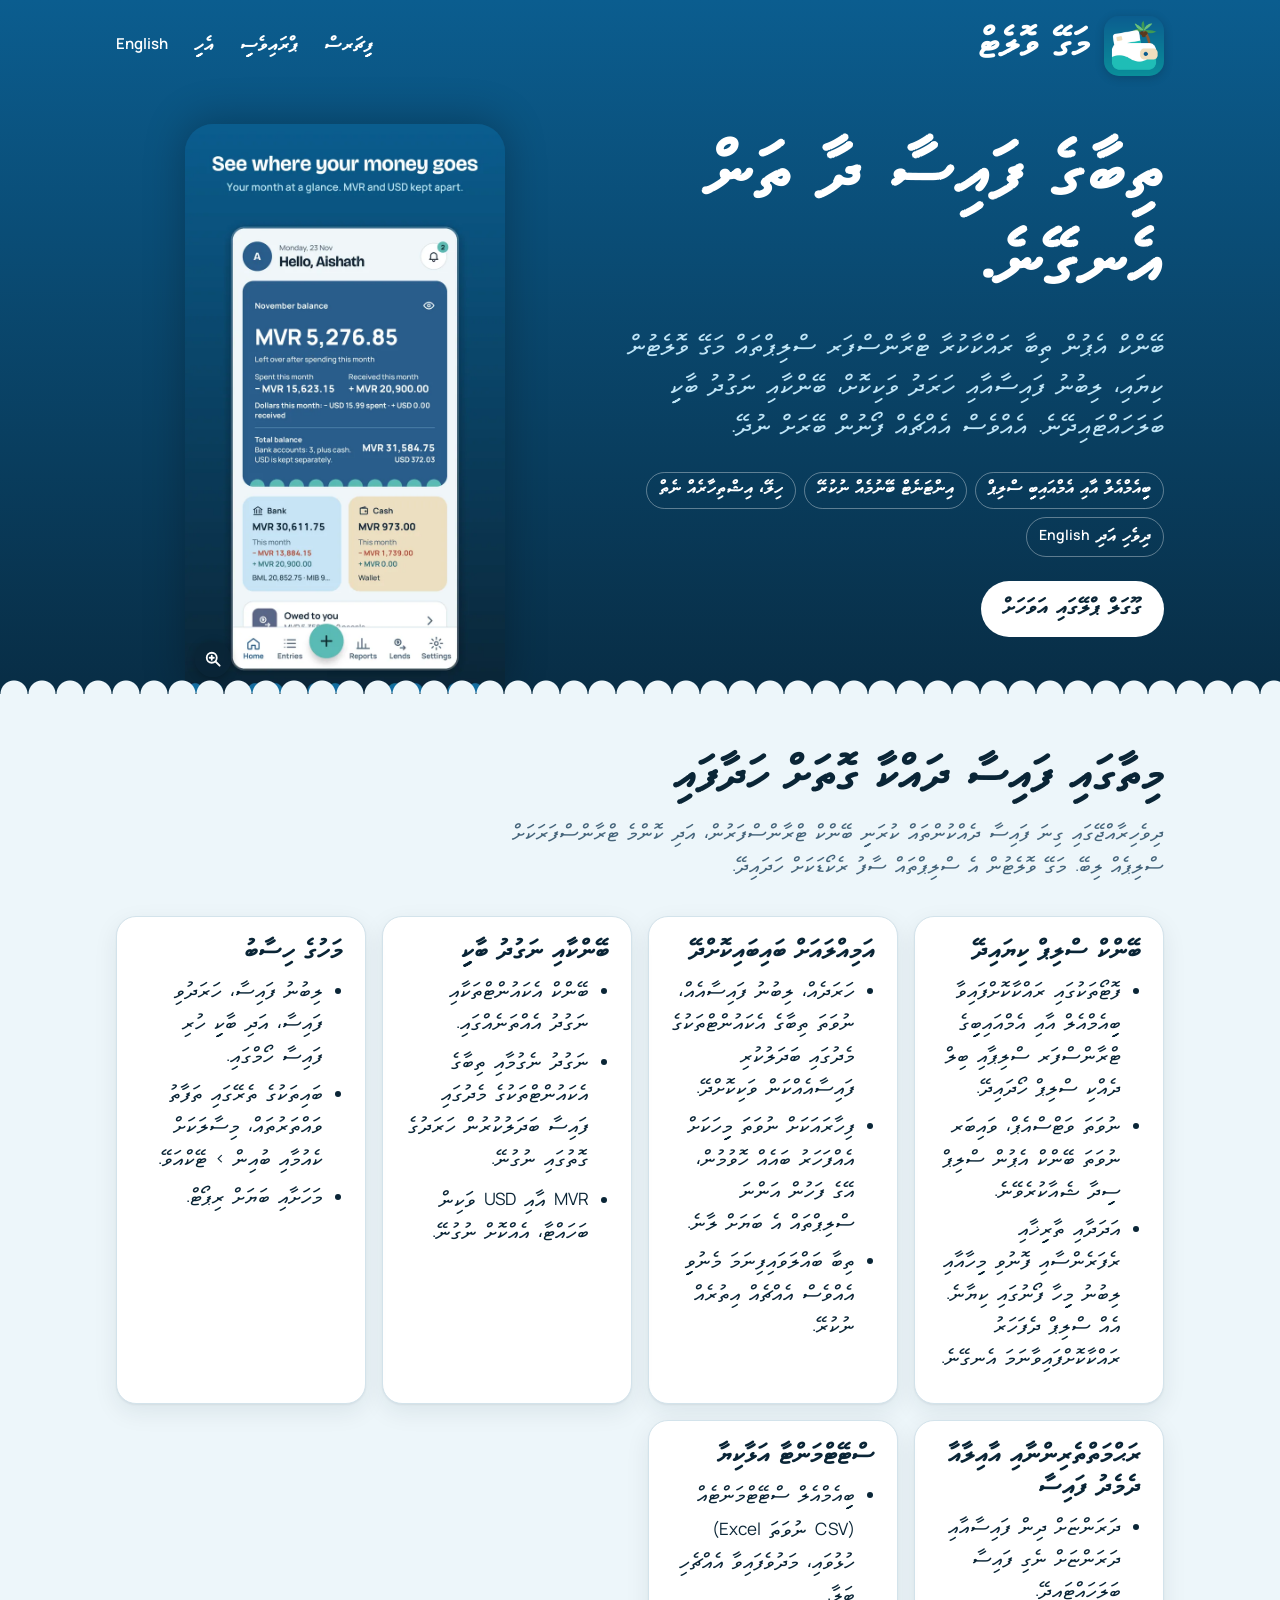
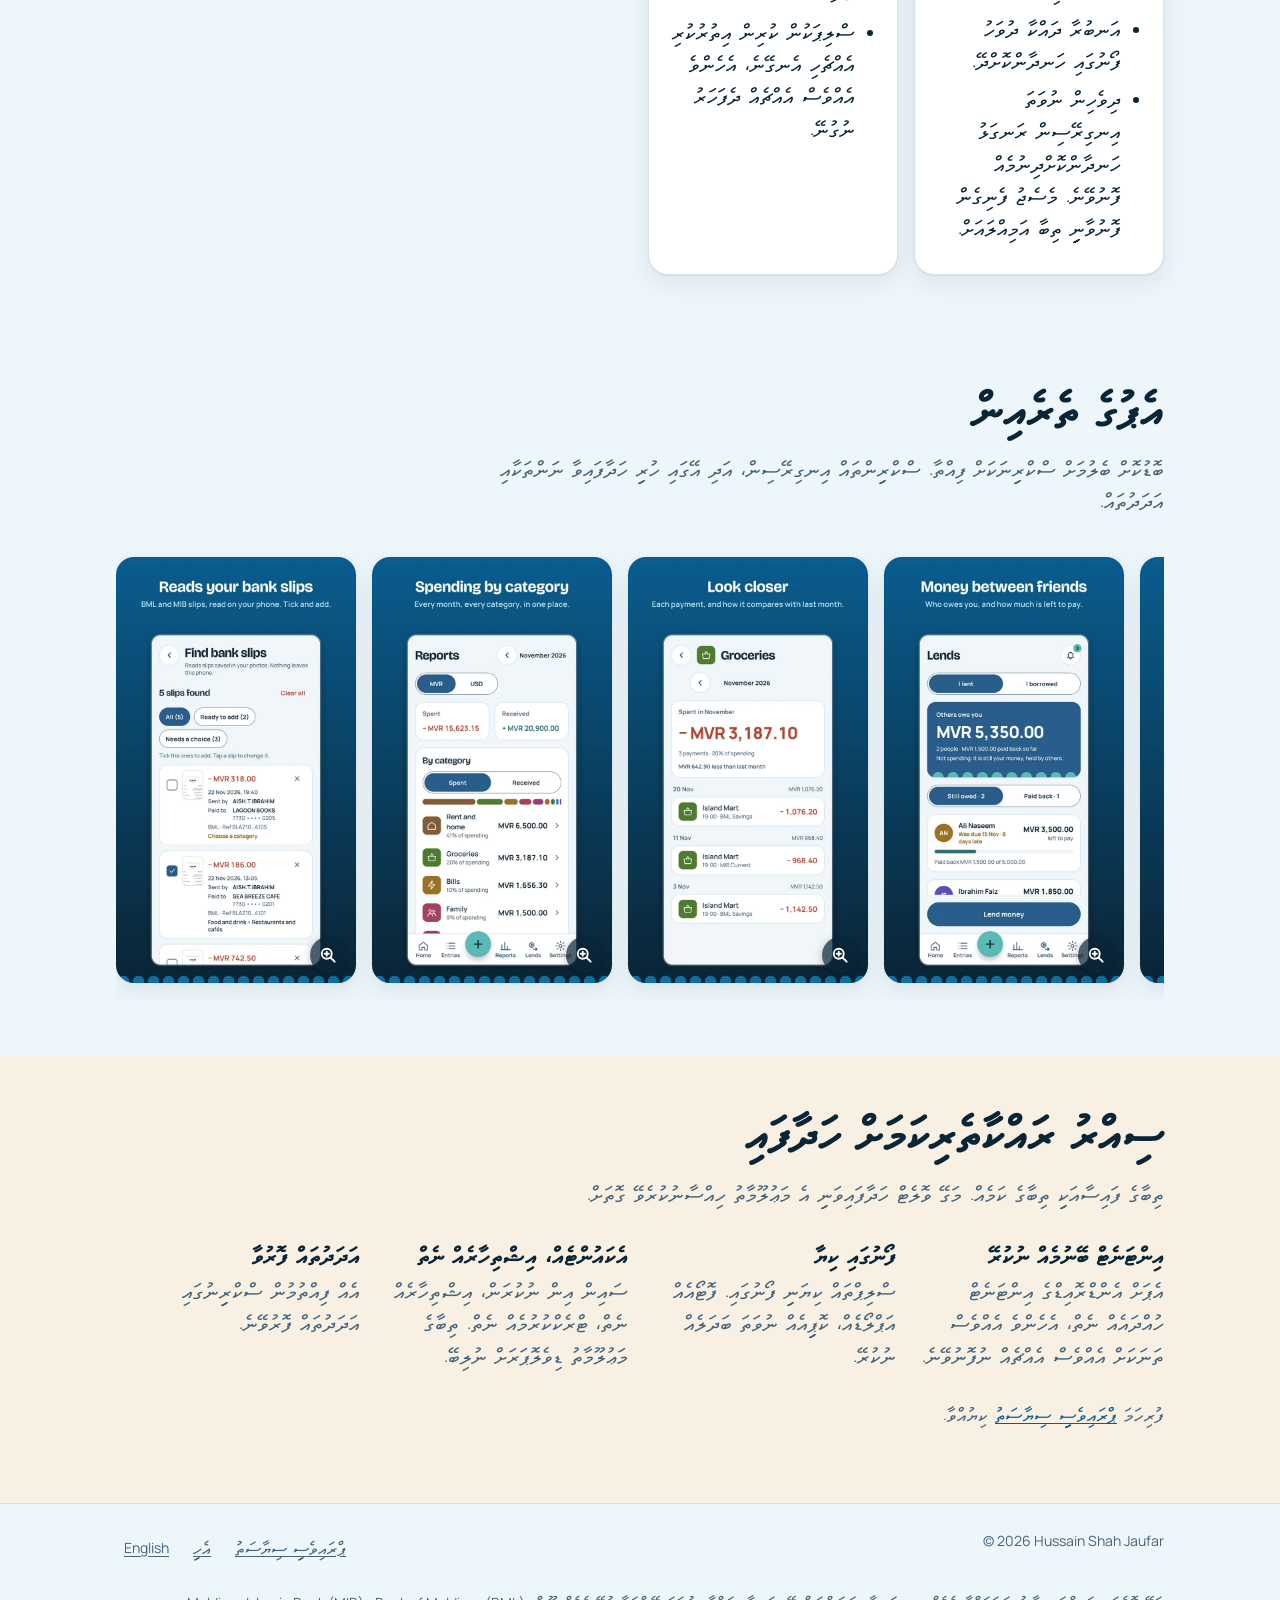
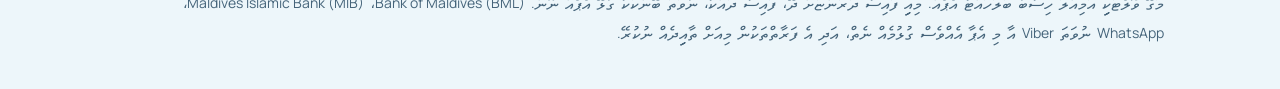
==== commit f9e69755: "Bigger app icon and name in the header Icon 36 -> 60px and name 20 -> 30px; on phones under 560px, 5" ====
--- a/dv/index.html
+++ b/dv/index.html
@@ -30,7 +30,7 @@
 <div class="hero">
   <header class="site-header">
     <div class="wrap">
-      <a class="brand" href="./"><img src="../assets/icon-192.png" alt="" width="36" height="36">މަގޭ ވޮލެޓް</a>
+      <a class="brand" href="./"><img src="../assets/icon-192.png" alt="" width="60" height="60">މަގޭ ވޮލެޓް</a>
       <nav class="site-nav" aria-label="މައި">
         <a href="#features">ފީޗަރސް</a>
         <a href="privacy.html">ޕްރައިވެސީ</a>
--- a/assets/style.css
+++ b/assets/style.css
@@ -97,9 +97,9 @@
 
 .site-header { padding: 16px 0; }
 .site-header .wrap { display: flex; align-items: center; justify-content: space-between; gap: 16px; flex-wrap: wrap; }
-.brand { display: flex; align-items: center; gap: 10px; color: inherit; text-decoration: none; font-family: var(--font-display); font-weight: 700; font-size: 20px; }
+.brand { display: flex; align-items: center; gap: 14px; color: inherit; text-decoration: none; font-family: var(--font-display); font-weight: 700; font-size: 30px; line-height: 1.1; letter-spacing: -0.01em; }
 html[lang="dv"] .brand { font-family: var(--font-thaana), var(--font-display); }
-.brand img { width: 36px; height: 36px; border-radius: 9px; }
+.brand img { width: 60px; height: 60px; border-radius: 15px; box-shadow: 0 2px 10px rgba(0, 0, 0, .18); }
 .site-nav { display: flex; gap: 0 6px; flex-wrap: wrap; font-weight: 600; font-size: 15px; margin-inline-end: -10px; }
 .site-nav a { color: inherit; text-decoration: none; padding: 10px; min-height: 44px; display: inline-flex; align-items: center; }
 .site-nav a:hover, .site-nav a[aria-current="page"] { color: var(--ocean); text-decoration: underline; }
@@ -240,6 +240,7 @@
   flex: 1; min-height: 0; position: relative;
   display: flex; overflow: auto; padding: 4px 12px;
   overscroll-behavior: contain; -webkit-overflow-scrolling: touch;
+  touch-action: pan-y pinch-zoom; /* sideways drags go to the swipe code */
 }
 /* margin:auto centres the picture yet still lets a zoomed one scroll to every edge */
 .lb-img {
@@ -247,7 +248,7 @@
   object-fit: contain; border-radius: 14px; cursor: zoom-in;
   user-select: none; -webkit-user-select: none; -webkit-touch-callout: none;
 }
-.lb-stage.zoomed { padding: 0; }
+.lb-stage.zoomed { padding: 0; touch-action: auto; }
 .lb-stage.zoomed .lb-img { max-width: none; max-height: none; border-radius: 0; cursor: zoom-out; }
 
 .lb-cap { flex: 1; min-width: 0; margin: 0; text-align: center; font-size: 15px; line-height: 1.45; }
@@ -278,7 +279,8 @@
   .site-header .wrap { gap: 0 12px; }
   .site-nav { font-size: 14.5px; gap: 0; }
   .site-nav a { padding: 10px 8px; }
-  .brand { font-size: 19px; }
+  .brand { font-size: 26px; gap: 12px; }
+  .brand img { width: 50px; height: 50px; border-radius: 12px; }
   .badges li { font-size: 13.5px; padding: 3px 11px; }
   .cta { padding: 12px 20px; font-size: 16px; }
   .features { gap: 12px; }
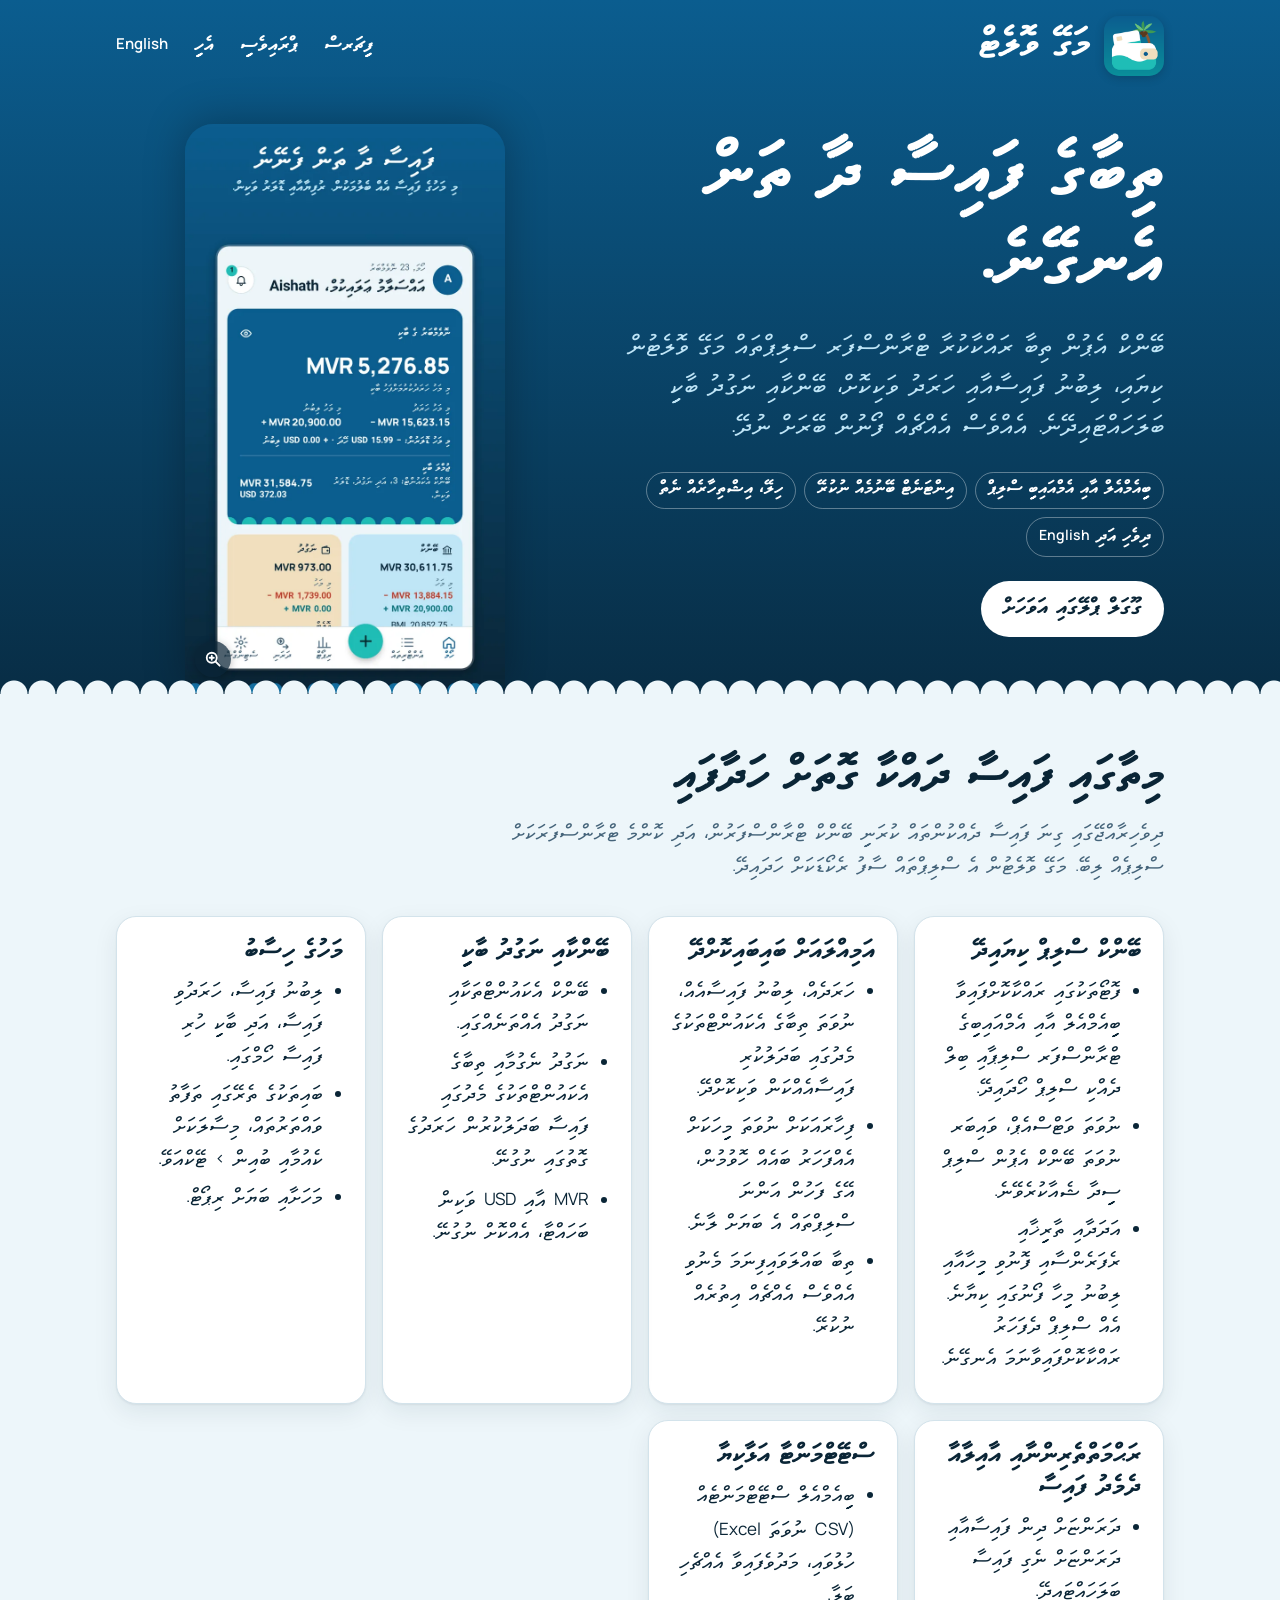
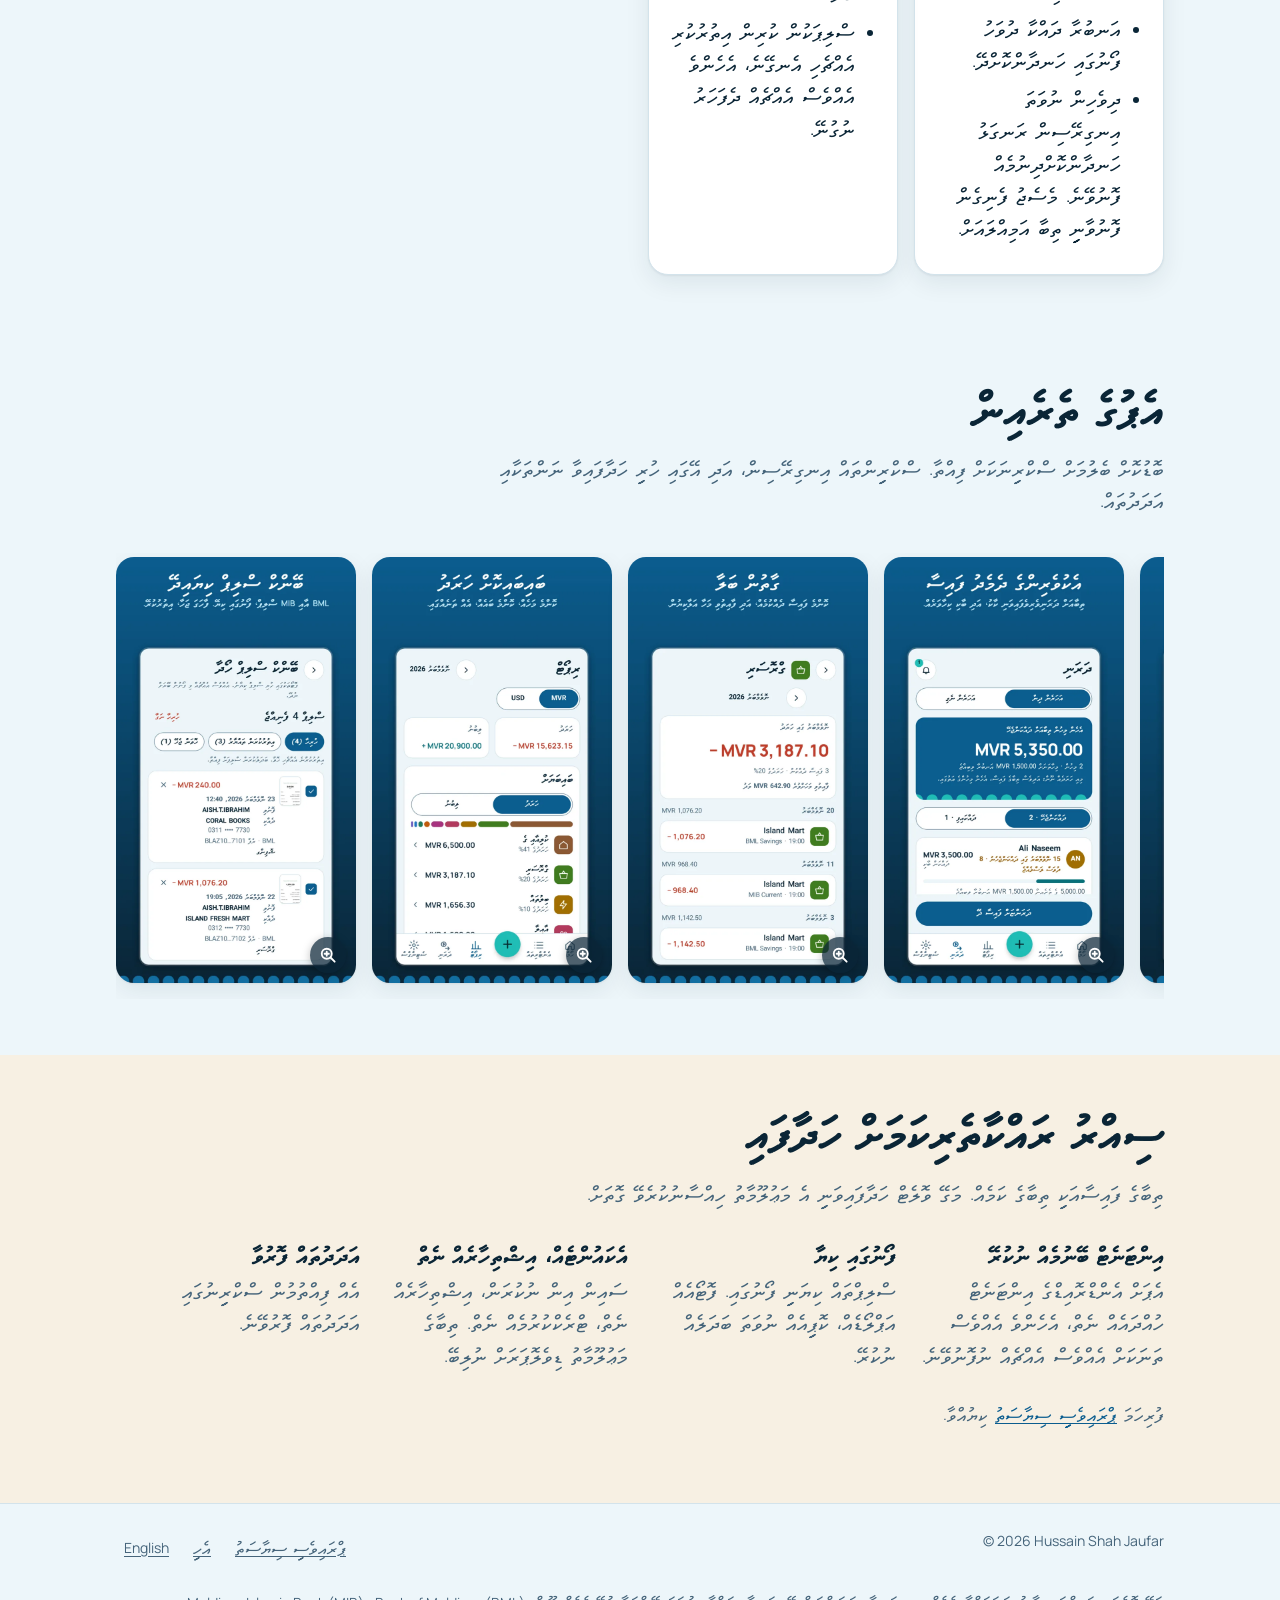
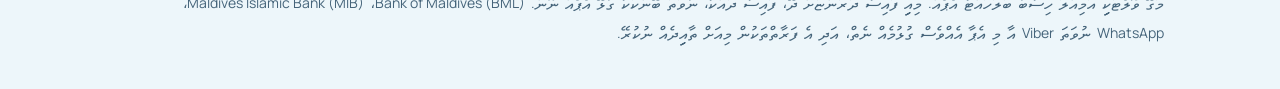
==== commit c0827362: "Dhivehi home page: screenshots of the app in Dhivehi, with Dhivehi captions Co-Authored-By: Claude O" ====
--- a/dv/index.html
+++ b/dv/index.html
@@ -6,14 +6,14 @@
 <title>މަގޭ ވޮލެޓް: ދިވެހިރާއްޖެއަށް ހަދާފައިވާ ހަރަދު ބަލަހައްޓާ އެޕް</title>
 <meta name="description" content="މަގޭ ވޮލެޓުން ބީއެމްއެލް އާއި އެމްއައިބީ ސްލިޕްތައް ކިޔައި، ލިބުނު ފައިސާއާއި ހަރަދު ވަކިކޮށް، ހުރިހާ އެއްޗެއް ފޯނުގައި ބަހައްޓައިދޭ. އިންޓަނެޓެއް، އެކައުންޓެއް، އިޝްތިހާރެއް ނެތް.">
 <meta name="theme-color" content="#0b5d8f">
-<link rel="canonical" href="https://shahjaufar.github.io/mageywallet-site/dv/">
-<link rel="alternate" hreflang="en" href="https://shahjaufar.github.io/mageywallet-site/">
-<link rel="alternate" hreflang="dv" href="https://shahjaufar.github.io/mageywallet-site/dv/">
+<link rel="canonical" href="https://dhiyaacode.github.io/mageywallet-site/dv/">
+<link rel="alternate" hreflang="en" href="https://dhiyaacode.github.io/mageywallet-site/">
+<link rel="alternate" hreflang="dv" href="https://dhiyaacode.github.io/mageywallet-site/dv/">
 <meta property="og:type" content="website">
 <meta property="og:title" content="މަގޭ ވޮލެޓް">
 <meta property="og:description" content="ބީއެމްއެލް އާއި އެމްއައިބީ ސްލިޕް ކިޔައި، ހުރިހާ އެއްޗެއް ފޯނުގައި ބަހައްޓައިދޭ.">
-<meta property="og:image" content="https://shahjaufar.github.io/mageywallet-site/assets/og-image.png">
-<meta property="og:url" content="https://shahjaufar.github.io/mageywallet-site/dv/">
+<meta property="og:image" content="https://dhiyaacode.github.io/mageywallet-site/assets/og-image.png">
+<meta property="og:url" content="https://dhiyaacode.github.io/mageywallet-site/dv/">
 <meta name="twitter:card" content="summary_large_image">
 <link rel="icon" type="image/png" sizes="32x32" href="../assets/favicon-32.png">
 <link rel="icon" type="image/png" sizes="192x192" href="../assets/icon-192.png">
@@ -53,7 +53,7 @@
       <span class="cta soon">ގޫގަލް ޕްލޭގައި އަވަހަށް</span>
     </div>
     <div class="hero-shot">
-      <a class="shot" href="../assets/screens/full/phone-01-home.webp"><img fetchpriority="high" src="../assets/screens/phone-01-home.webp" alt="މަގޭ ވޮލެޓުގެ ހޯމް ސްކްރީން: މި މަހު ލިބުނު ފައިސާ، ހަރަދު އަދި ބާކީ" width="720" height="1280"></a>
+      <a class="shot" href="../assets/screens/dv/full/phone-01-home.webp"><img fetchpriority="high" src="../assets/screens/dv/phone-01-home.webp" alt="މަގޭ ވޮލެޓުގެ ހޯމް ސްކްރީން: މި މަހު ލިބުނު ފައިސާ، ހަރަދު އަދި ބާކީ" width="720" height="1280"></a>
     </div>
   </div>
   <div class="crest" aria-hidden="true"></div>
@@ -122,13 +122,13 @@
       <h2 class="section-title" id="screens-title">އެޕުގެ ތެރެއިން</h2>
       <p class="section-lede">ބޮޑުކޮށް ބެލުމަށް ސްކްރީނަކަށް ފިއްތާ. ސްކްރީންތައް އިނގިރޭސިން، އަދި އޭގައި ހުރީ ހަދާފައިވާ ނަންތަކާއި އަދަދުތައް.</p>
       <div class="screens" tabindex="0" aria-label="އެޕުގެ ސްކްރީންތައް، ކައިރިއަށް ސްކްރޯލްކުރޭ" dir="ltr">
-        <figure><a class="shot" href="../assets/screens/full/phone-02-slips.webp"><img src="../assets/screens/phone-02-slips.webp" alt="ބޭންކް ސްލިޕް ހޯދާ: ފޮޓޯތަކުން ފެނުނު ސްލިޕް" width="720" height="1280" loading="lazy"></a></figure>
-        <figure><a class="shot" href="../assets/screens/full/phone-03-reports.webp"><img src="../assets/screens/phone-03-reports.webp" alt="މަހަށާއި ބަޔަށް ރިޕޯޓް" width="720" height="1280" loading="lazy"></a></figure>
-        <figure><a class="shot" href="../assets/screens/full/phone-04-category.webp"><img src="../assets/screens/phone-04-category.webp" alt="ބައެއް އަދި އޭގެ ވައްތަރުތައް" width="720" height="1280" loading="lazy"></a></figure>
-        <figure><a class="shot" href="../assets/screens/full/phone-05-lends.webp"><img src="../assets/screens/phone-05-lends.webp" alt="ދަރަންޏަށް ދިން އަދި ނެގި ފައިސާ" width="720" height="1280" loading="lazy"></a></figure>
-        <figure><a class="shot" href="../assets/screens/full/phone-06-person.webp"><img src="../assets/screens/phone-06-person.webp" alt="މީހެއްގެ ބާކީ، އަނބުރާ ދައްކާ ތާރީޚާއި ހަނދާންކޮށްދިނުން" width="720" height="1280" loading="lazy"></a></figure>
-        <figure><a class="shot" href="../assets/screens/full/phone-07-entries.webp"><img src="../assets/screens/phone-07-entries.webp" alt="އެންޓްރީތައް، ހޯދުމާއި ފިލްޓަރ" width="720" height="1280" loading="lazy"></a></figure>
-        <figure><a class="shot" href="../assets/screens/full/phone-08-home-night.webp"><img src="../assets/screens/phone-08-home-night.webp" alt="ރޭގަނޑު ތީމްގައި ހޯމް ސްކްރީން" width="720" height="1280" loading="lazy"></a></figure>
+        <figure><a class="shot" href="../assets/screens/dv/full/phone-02-slips.webp"><img src="../assets/screens/dv/phone-02-slips.webp" alt="ބޭންކް ސްލިޕް ހޯދާ: ފޮޓޯތަކުން ފެނުނު ސްލިޕް" width="720" height="1280" loading="lazy"></a></figure>
+        <figure><a class="shot" href="../assets/screens/dv/full/phone-03-reports.webp"><img src="../assets/screens/dv/phone-03-reports.webp" alt="މަހަށާއި ބަޔަށް ރިޕޯޓް" width="720" height="1280" loading="lazy"></a></figure>
+        <figure><a class="shot" href="../assets/screens/dv/full/phone-04-category.webp"><img src="../assets/screens/dv/phone-04-category.webp" alt="ބައެއް އަދި އޭގެ ވައްތަރުތައް" width="720" height="1280" loading="lazy"></a></figure>
+        <figure><a class="shot" href="../assets/screens/dv/full/phone-05-lends.webp"><img src="../assets/screens/dv/phone-05-lends.webp" alt="ދަރަންޏަށް ދިން އަދި ނެގި ފައިސާ" width="720" height="1280" loading="lazy"></a></figure>
+        <figure><a class="shot" href="../assets/screens/dv/full/phone-06-person.webp"><img src="../assets/screens/dv/phone-06-person.webp" alt="މީހެއްގެ ބާކީ، އަނބުރާ ދައްކާ ތާރީޚާއި ހަނދާންކޮށްދިނުން" width="720" height="1280" loading="lazy"></a></figure>
+        <figure><a class="shot" href="../assets/screens/dv/full/phone-07-entries.webp"><img src="../assets/screens/dv/phone-07-entries.webp" alt="އެންޓްރީތައް، ހޯދުމާއި ފިލްޓަރ" width="720" height="1280" loading="lazy"></a></figure>
+        <figure><a class="shot" href="../assets/screens/dv/full/phone-08-home-night.webp"><img src="../assets/screens/dv/phone-08-home-night.webp" alt="ރޭގަނޑު ތީމްގައި ހޯމް ސްކްރީން" width="720" height="1280" loading="lazy"></a></figure>
       </div>
     </div>
   </section>
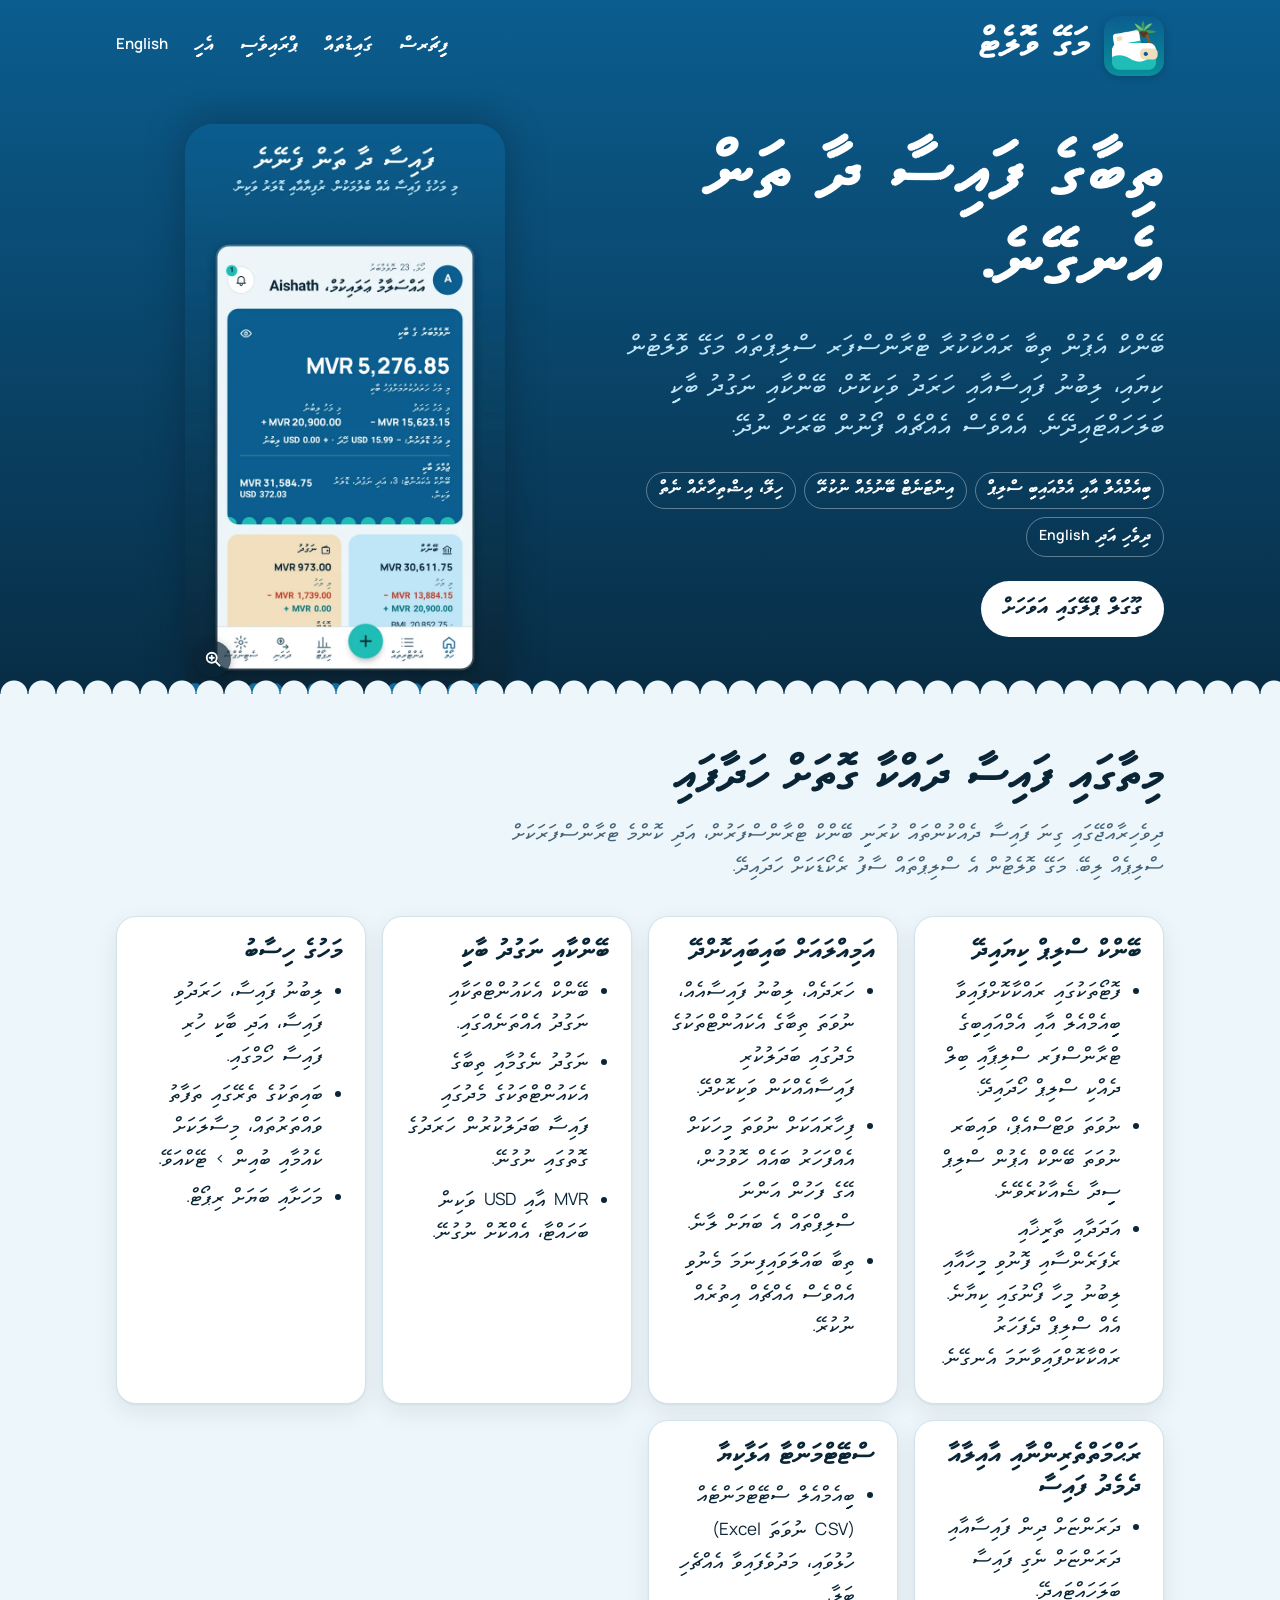
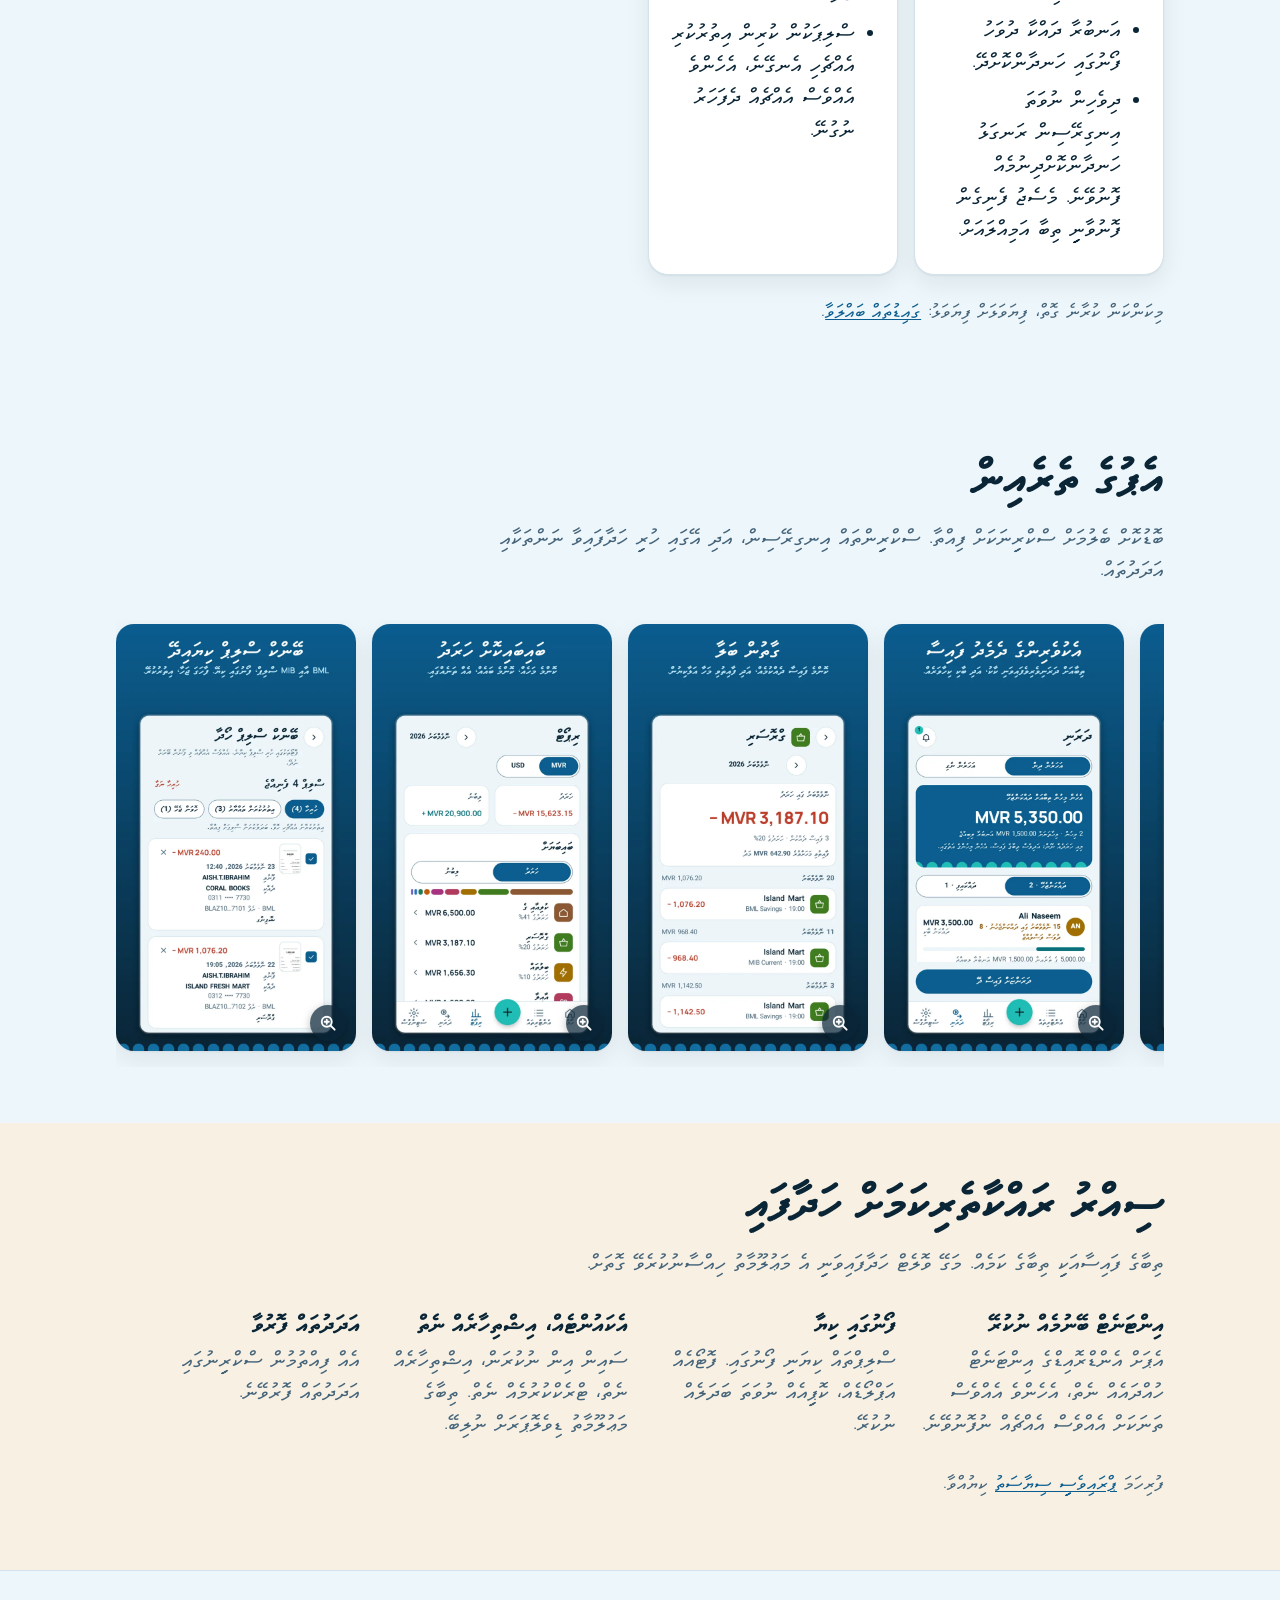
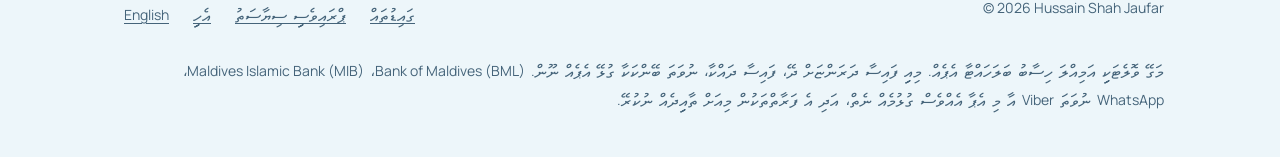
==== commit 4e5ec4cd: "Guides: how to do each main thing in the app, in English and Dhivehi Fifteen step-by-step guides on " ====
--- a/dv/index.html
+++ b/dv/index.html
@@ -33,6 +33,7 @@
       <a class="brand" href="./"><img src="../assets/icon-192.png" alt="" width="60" height="60">މަގޭ ވޮލެޓް</a>
       <nav class="site-nav" aria-label="މައި">
         <a href="#features">ފީޗަރސް</a>
+        <a href="guides.html">ގައިޑުތައް</a>
         <a href="privacy.html">ޕްރައިވެސީ</a>
         <a href="support.html">އެހީ</a>
         <a href="../" hreflang="en" lang="en" dir="ltr">English</a>
@@ -114,6 +115,7 @@
           </ul>
         </article>
       </div>
+      <p class="note" style="margin-top:24px">މިކަންކަން ކުރާނެ ގޮތް، ފިޔަވަޅަށް ފިޔަވަޅު: <a href="guides.html">ގައިޑުތައް ބައްލަވާ</a>.</p>
     </div>
   </section>
 
@@ -164,6 +166,7 @@
   <div class="wrap">
     <span class="ltr">© 2026 Hussain Shah Jaufar</span>
     <nav aria-label="ފޫޓަރ">
+      <a href="guides.html">ގައިޑުތައް</a>
       <a href="privacy.html">ޕްރައިވެސީ ސިޔާސަތު</a>
       <a href="support.html">އެހީ</a>
       <a href="../" hreflang="en" lang="en" dir="ltr">English</a>
--- a/assets/style.css
+++ b/assets/style.css
@@ -179,6 +179,18 @@
 th, td { text-align: start; vertical-align: top; padding: 8px 10px; border-bottom: 1px solid var(--hairline); }
 th { color: var(--ink-muted); font-weight: 600; }
 
+.page ol { padding-inline-start: 24px; }
+.toc ol { margin: 0; columns: 2 16em; column-gap: 32px; }
+.toc li { break-inside: avoid; }
+.guide { padding: 0; scroll-margin-top: 16px; }
+.guide::after { content: ""; display: block; clear: both; }
+.guide-shot { float: inline-end; width: min(200px, 40%); margin: 4px 0 12px 20px; margin-inline-start: 20px; margin-inline-end: 0; }
+.guide-shot img { border-radius: 16px; box-shadow: var(--shadow); }
+.tip { background: var(--sand-surface); border-radius: 12px; padding: 10px 14px; font-size: 15px; }
+@media (max-width: 520px) {
+  .guide-shot { float: none; width: min(220px, 70%); margin: 4px auto 14px; }
+}
+
 details { background: var(--surface); border: 1px solid var(--hairline); border-radius: 14px; padding: 4px 18px; margin: 0 0 10px; }
 details[open] { padding-bottom: 12px; }
 summary { cursor: pointer; font-weight: 700; padding: 12px 0; min-height: 48px; }
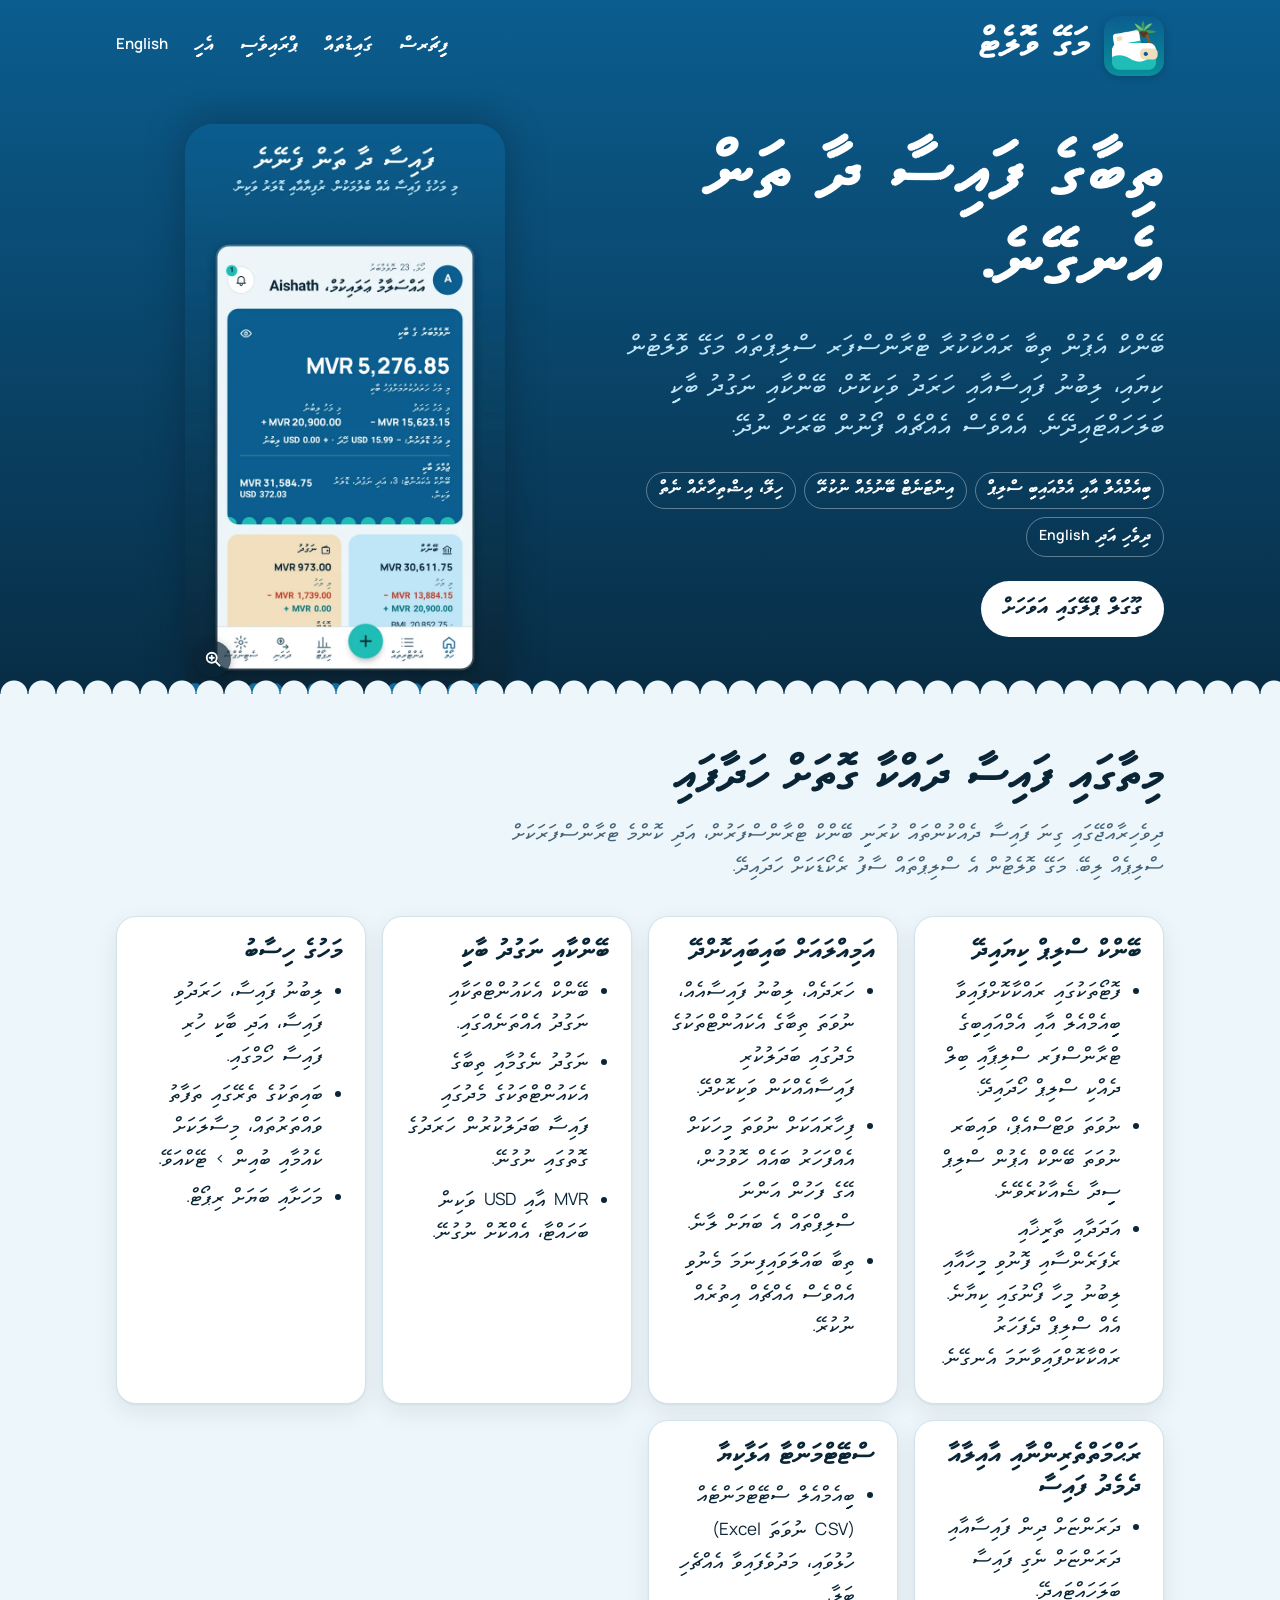
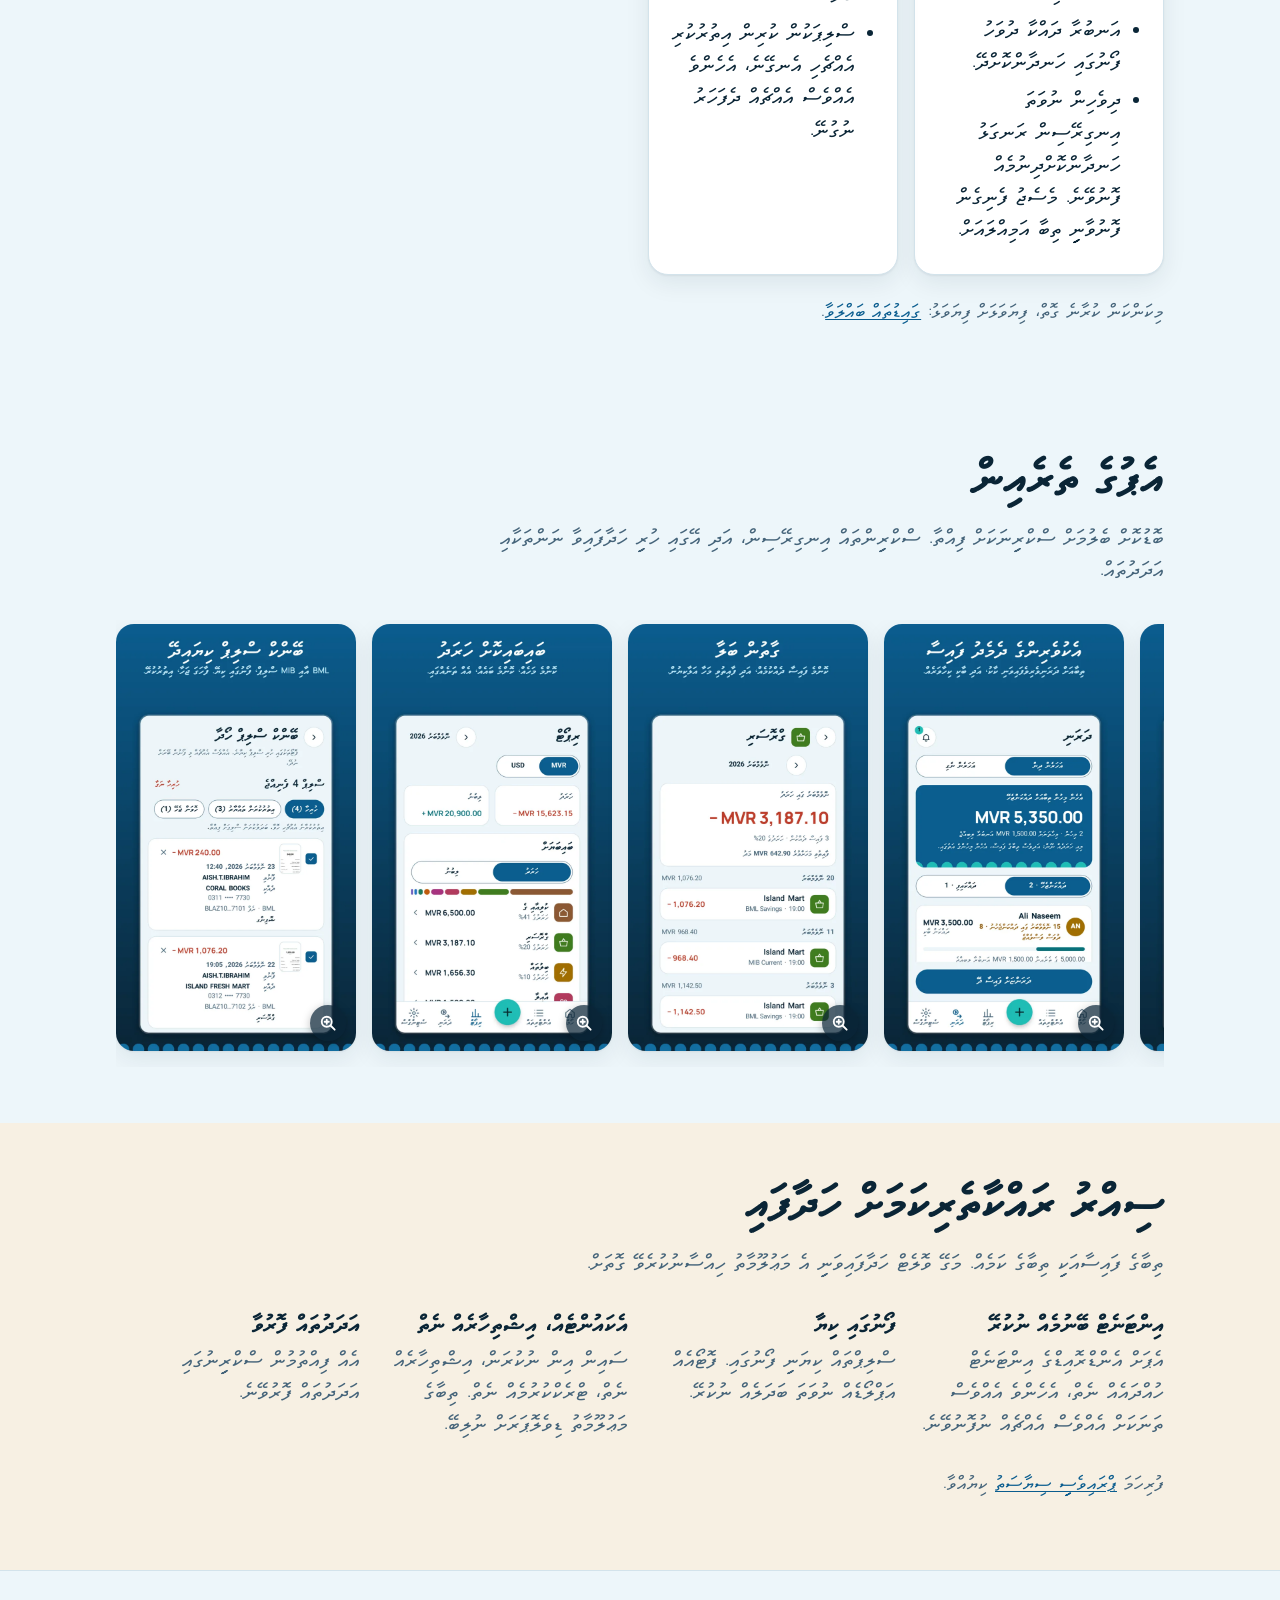
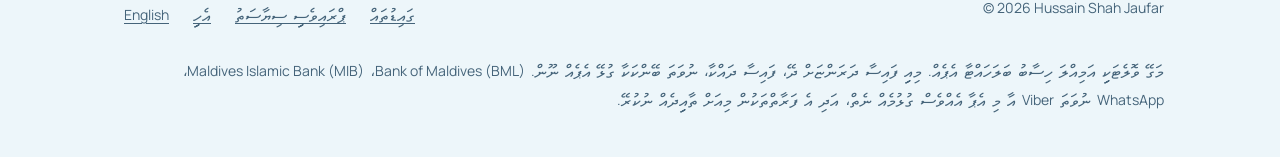
==== commit a6f42b5a: "Privacy policy: chosen and shared slips are copied into the app Says when a copy is kept and when it" ====
--- a/dv/index.html
+++ b/dv/index.html
@@ -146,7 +146,7 @@
         </div>
         <div>
           <h3>ފޯނުގައި ކިޔާ</h3>
-          <p>ސްލިޕްތައް ކިޔަނީ ފޯނުގައި. ފޮޓޯއެއް އަޕްލޯޑެއް، ކޮޕީއެއް ނުވަތަ ބަދަލެއް ނުކުރޭ.</p>
+          <p>ސްލިޕްތައް ކިޔަނީ ފޯނުގައި. ފޮޓޯއެއް އަޕްލޯޑެއް ނުވަތަ ބަދަލެއް ނުކުރޭ.</p>
         </div>
         <div>
           <h3>އެކައުންޓެއް، އިޝްތިހާރެއް ނެތް</h3>
